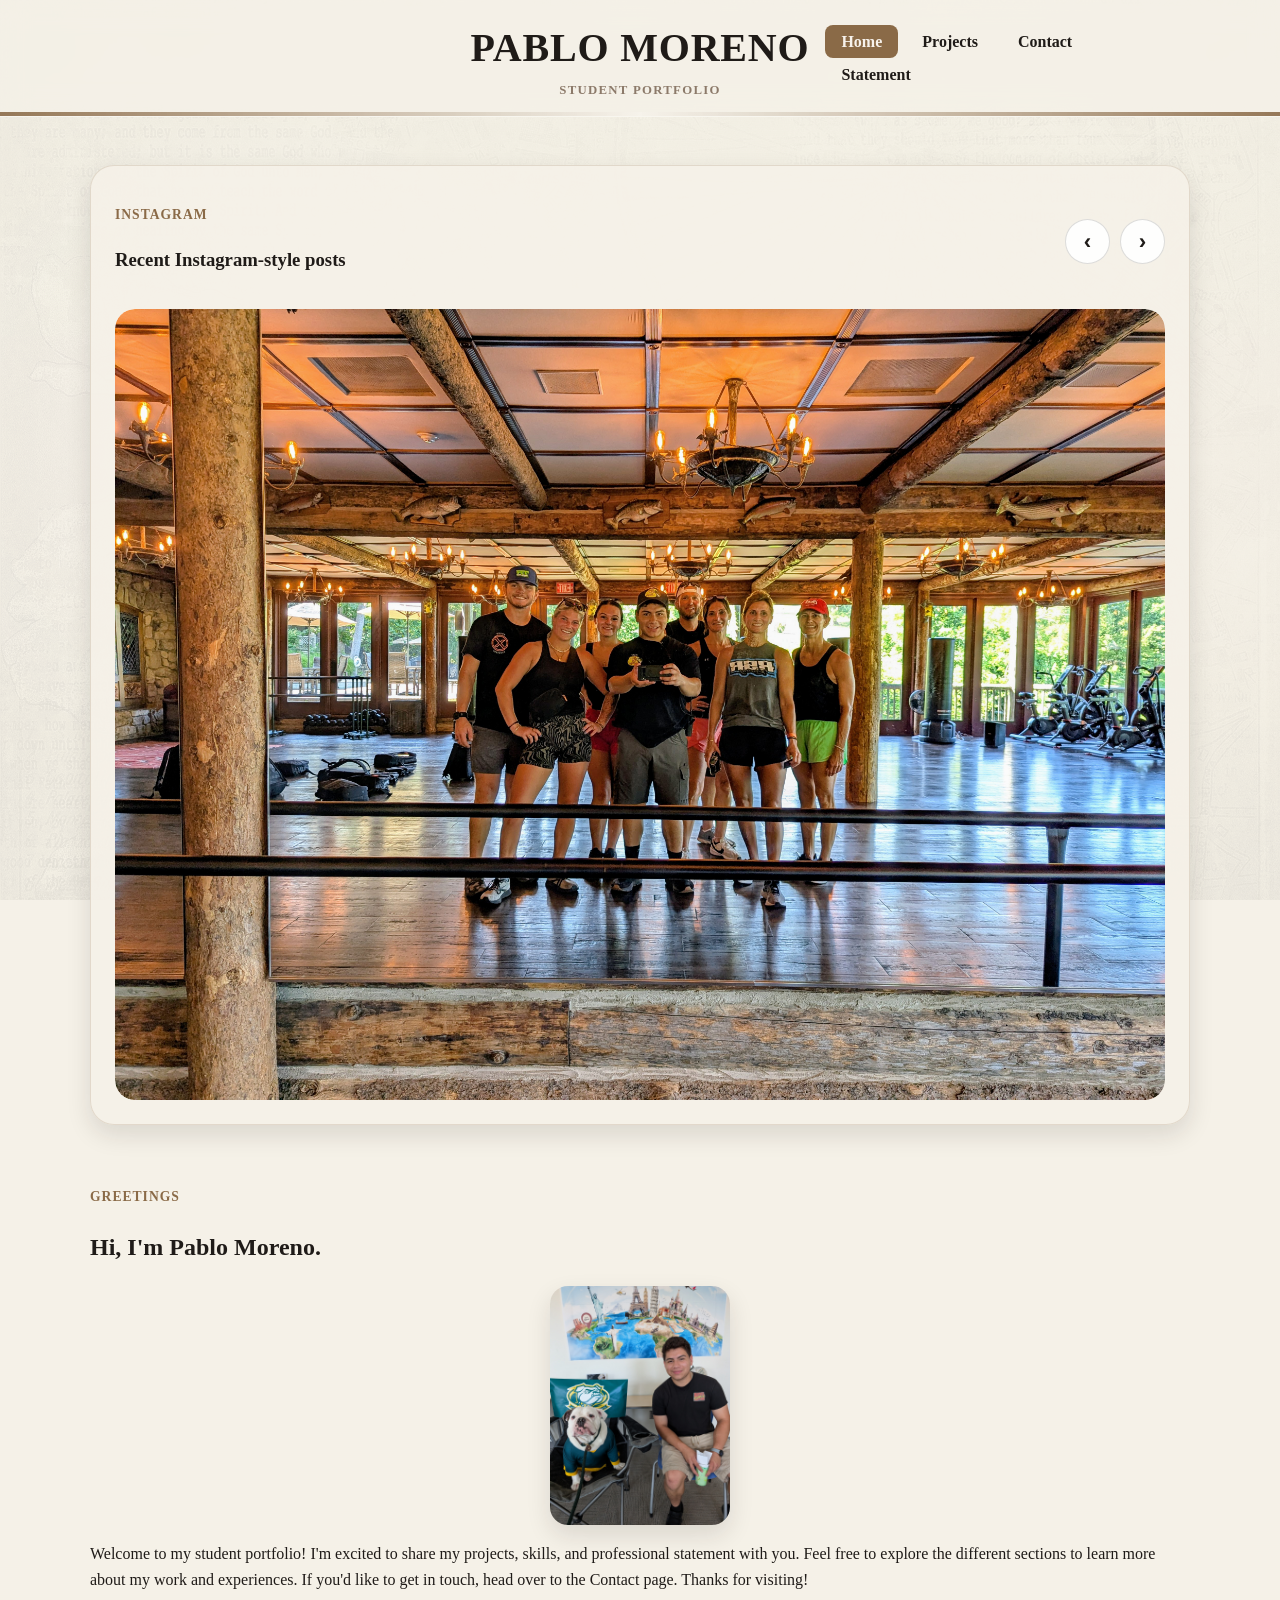
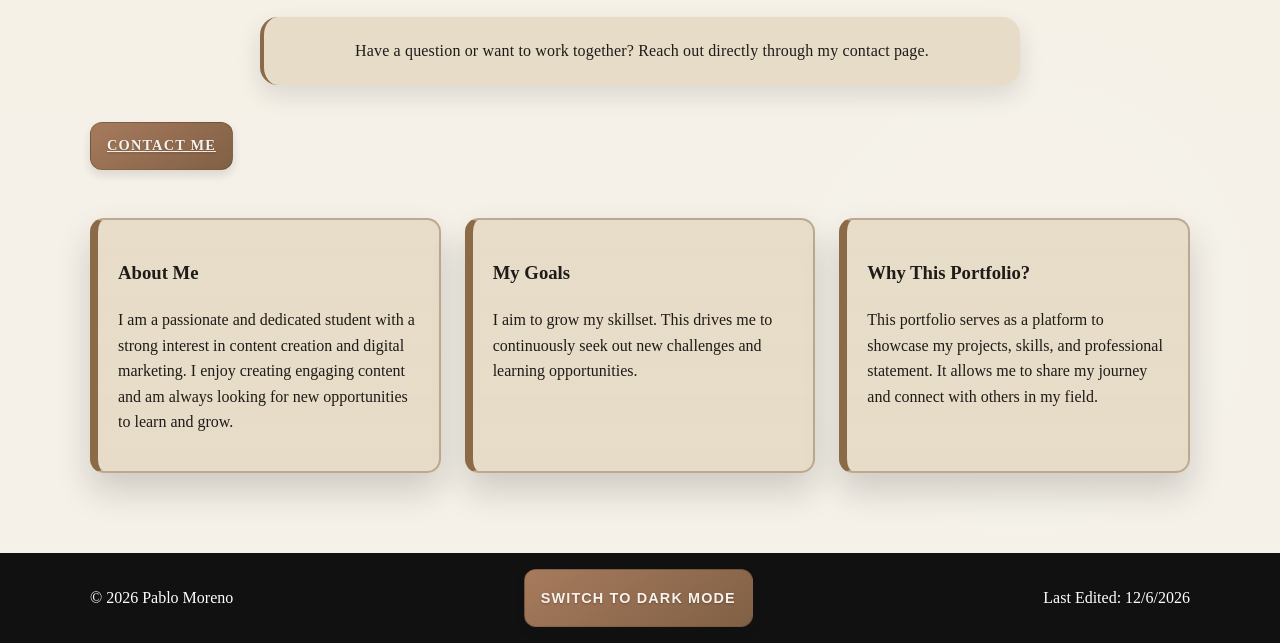
==== index.html @ 8d94ec1b "adding in instagram api" ====
<!DOCTYPE html>
<html lang="en">
<head>
  <meta charset="UTF-8">
  <meta name="viewport" content="width=device-width, initial-scale=1.0">
  <title>Pablo Moreno | Home</title>
  <link rel="stylesheet" href="style.css">
</head>
<body>

<header>
  <nav class="container nav">
    <div class="branding">
      <h1 class="logo">Pablo Moreno</h1>
      <p class="subtitle">Student Portfolio</p>
    </div>
    <ul class="nav-links">
      <li><a href="index.html">Home</a></li>
      <li><a href="projects.html">Projects</a></li>
      <li><a href="contact.html">Contact</a></li>
      <li><a href="statement.html">Statement</a></li>
    </ul>
  </nav>
</header>


  <main>
    <section class="hero container">
      <div class="instagram-carousel" aria-label="Instagram photo carousel">
        <div class="carousel-header">
          <div>
            <p class="tag">Instagram</p>
            <h3>Recent Instagram-style posts</h3>
          </div>
          <div class="carousel-controls">
            <button id="carousel-prev" type="button" aria-label="Previous image">‹</button>
            <button id="carousel-next" type="button" aria-label="Next image">›</button>
          </div>
        </div>
        <div class="carousel-track">
          <article class="carousel-slide active">
            <a href="https://www.instagram.com/more.no.o/" target="_blank" rel="noreferrer">
              <img src="images/project1.jpg" alt="Instagram-style photo 1">
            </a>
          </article>
          <article class="carousel-slide">
            <a href="https://www.instagram.com/more.no.o/" target="_blank" rel="noreferrer">
              <img src="images/project2.jpg" alt="Instagram-style photo 2">
            </a>
          </article>
          <article class="carousel-slide">
            <a href="https://www.instagram.com/more.no.o/" target="_blank" rel="noreferrer">
              <img src="images/project3.jpg" alt="Instagram-style photo 3">
            </a>
          </article>
        </div>
      </div>
      <div class="hero-text">
        <p class="tag">Greetings</p>
        <h2>Hi, I'm Pablo Moreno.</h2>
        <div class="hero-image">
          <img src="images/profile.jpg" alt="Pablo Moreno" class="profile-photo">
        </div>
        <p>
          Welcome to my student portfolio! I'm excited to share my projects, skills, and professional statement with you. 
          Feel free to explore the different sections to learn more about my work and experiences. If you'd like to get in touch, head over to the Contact page. 
          Thanks for visiting!
        </p>
        <p class="callout">
          Have a question or want to work together? Reach out directly through my contact page.
        </p>
        <a href="contact.html" class="button">Contact Me</a>
      </div>
    </section>

    <section class="container card-grid">
      <h2 class="visually-hidden">Highlights</h2>
      <article class="card">
        <h3>About Me</h3>
        <p>I am a passionate and dedicated student with a strong interest in content creation and digital marketing. I enjoy creating engaging content and am always looking for new opportunities to learn and grow.</p>
      </article>
      <article class="card">
        <h3>My Goals</h3>
        <p>I aim to grow my skillset. This drives me to continuously seek out new challenges and learning opportunities.</p>
      </article>
      <article class="card">
        <h3>Why This Portfolio?</h3>
        <p>This portfolio serves as a platform to showcase my projects, skills, and professional statement. It allows me to share my journey and connect with others in my field.</p>
      </article>
    </section>
  </main>


<footer>
  <div class="container footer-content">
    <p>&copy; <span id="year"></span> Pablo Moreno</p>
    <button id="theme-toggle" class="button toggle-button" type="button" aria-label="Toggle dark and light mode">Switch to Dark Mode</button>
    <p>Last Edited: <span id="last-edited"></span></p>
  </div>
</footer>

<script src="script.js"></script>

</body>
</html>
---- style.css ----
:root {
  --bg-color: #F5F1E8;
  --surface-color: #E6DCC8;
  --primary-color: #8A6A47;
  --text-color: #1F1B18;
  --muted-color: #8C7A6A;
  --border-color: #D7CAB8;
  --shadow: 0 10px 25px rgba(31, 27, 24, 0.12);
}

body.dark-mode {
  --bg-color: #1C1814;
  --surface-color: #2E2721;
  --primary-color: #AC8E72;
  --text-color: #F3EEE7;
  --muted-color: #8B7A6B;
  --border-color: #433B35;
  --shadow: 0 10px 25px rgba(0, 0, 0, 0.35);
}

* {
  box-sizing: border-box;
}

html {
  scroll-behavior: smooth;
}

body {
  margin: 0;
  font-family: 'Georgia', serif;
  background-color: var(--bg-color);
  background-image:
    radial-gradient(circle at 20% 20%, rgba(255, 255, 255, 0.18), transparent 18%),
    radial-gradient(circle at 80% 85%, rgba(255, 255, 255, 0.12), transparent 15%),
    linear-gradient(180deg, rgba(255, 255, 255, 0.05) 0%, transparent 50%, rgba(255, 255, 255, 0.04) 100%),
    repeating-linear-gradient(0deg, transparent 0, transparent 1px, rgba(31, 27, 24, 0.03) 1px, rgba(31, 27, 24, 0.03) 2px),
    repeating-linear-gradient(90deg, transparent 0, transparent 1px, rgba(31, 27, 24, 0.02) 1px, rgba(31, 27, 24, 0.02) 3px),
    repeating-radial-gradient(circle at 3px 3px, rgba(31, 27, 24, 0.01) 0, transparent 3px);
  background-blend-mode: normal, normal, overlay, overlay, overlay, overlay;
  color: var(--text-color);
  line-height: 1.6;
  min-height: 100vh;
  display: flex;
  flex-direction: column;
  transition: background-color 0.35s ease, color 0.35s ease, border-color 0.35s ease;
}

body::before {
  content: '';
  position: fixed;
  inset: 0;
  width: 100%;
  height: 100%;
  background-image: url('images/paper.jpg');
  background-size: cover;
  background-position: center center;
  background-repeat: no-repeat;
  opacity: 0.08;
  mix-blend-mode: multiply;
  pointer-events: none;
  z-index: -1;
}

body.dark-mode::before {
  opacity: 0.04;
  mix-blend-mode: screen;
}

main {
  flex: 1;
}

img {
  max-width: 100%;
  display: block;
  border-radius: 12px;
}

.container {
  width: min(1100px, 92%);
  margin: 0 auto;
}

header {
  background: rgba(245, 241, 232, 0.78);
  backdrop-filter: blur(14px);
  border-bottom: 1px solid rgba(255, 255, 255, 0.35);
  position: sticky;
  top: 0;
  z-index: 10;
}

header::after {
  content: "";
  display: block;
  width: 100%;
  height: 4px;
  background: linear-gradient(90deg, rgba(138, 106, 71, 0.9), rgba(255, 255, 255, 0.15), rgba(138, 106, 71, 0.9));
  position: absolute;
  bottom: 0;
  left: 0;
}

body.dark-mode header {
  background: rgba(28, 24, 20, 0.78);
  border-bottom: 1px solid rgba(255, 255, 255, 0.12);
}

body.dark-mode header::after {
  background: linear-gradient(90deg, rgba(172, 142, 114, 0.9), rgba(255, 255, 255, 0.08), rgba(172, 142, 114, 0.9));
}

.nav {
  display: grid;
  grid-template-columns: 1fr auto 1fr;
  align-items: center;
  gap: 1rem;
  padding: 1rem 0;
}

.branding {
  grid-column: 2;
  text-align: center;
}

.logo {
  margin: 0;
  font-family: 'Times New Roman', serif;
  font-size: 2.5rem;
  font-weight: bold;
  text-transform: uppercase;
  letter-spacing: 0.02em;
}

.subtitle {
  margin: 0;
  color: var(--muted-color);
  font-size: 0.8rem;
  font-weight: 900;
  text-transform: uppercase;
  letter-spacing: 0.1em;
}

.instagram-carousel {
  background: rgba(245, 241, 232, 0.9);
  border: 1px solid rgba(138, 106, 71, 0.18);
  border-radius: 24px;
  padding: 1.5rem;
  box-shadow: var(--shadow);
  margin-bottom: 1.5rem;
}

body.dark-mode .instagram-carousel {
  background: rgba(46, 39, 33, 0.92);
  border-color: rgba(172, 142, 114, 0.2);
}

.carousel-header {
  display: flex;
  align-items: center;
  justify-content: space-between;
  gap: 1rem;
  margin-bottom: 1rem;
}

.carousel-controls {
  display: flex;
  gap: 0.65rem;
}

.carousel-controls button {
  width: 2.8rem;
  height: 2.8rem;
  border: 1px solid rgba(31, 27, 24, 0.15);
  background: rgba(255, 255, 255, 0.9);
  color: var(--text-color);
  border-radius: 50%;
  cursor: pointer;
  font-size: 1.4rem;
  font-weight: 700;
  transition: transform 0.2s ease, background 0.2s ease;
}

.carousel-controls button:hover {
  transform: translateY(-1px);
  background: rgba(255, 255, 255, 1);
}

.carousel-track {
  position: relative;
  overflow: hidden;
  border-radius: 20px;
}

.carousel-slide {
  display: none;
  width: 100%;
}

.carousel-slide.active {
  display: block;
}

.carousel-slide img {
  width: 100%;
  display: block;
  border-radius: 20px;
  object-fit: cover;
}

.carousel-slide a {
  display: block;
}

.carousel-slide .caption {
  margin-top: 0.85rem;
  text-align: center;
  color: var(--muted-color);
  font-size: 0.95rem;
}

@media (max-width: 720px) {
  .carousel-header {
    flex-direction: column;
    align-items: flex-start;
  }
}

.nav-links {
  grid-column: 3;
  justify-self: end;
  display: flex;
  gap: 0.5rem;
  list-style: none;
  padding: 0;
  margin: 0;
  flex-wrap: wrap;
}

.nav-links a {
  text-decoration: none;
  color: var(--text-color);
  font-weight: bold;
  padding: 0.5rem 1rem;
  border-radius: 8px;
  transition: background 0.2s ease, color 0.2s ease;
}

.nav-links a.active,
.nav-links a:hover,
.text-link:hover {
  color: #F7F2EC;
  background: var(--primary-color);
}

.hero {
  display: grid;
  gap: 1.5rem;
  padding: 3rem 0;
}

.hero-image {
  display: flex;
  justify-content: center;
  margin-bottom: 1rem;
}

.hero-image img {
  box-shadow: var(--shadow);
}

.profile-photo {
  width: min(180px, 100%);
  border-radius: 18px;
  display: block;
}

.tag {
  text-transform: uppercase;
  letter-spacing: 1px;
  font-size: 0.85rem;
  color: var(--primary-color);
  font-weight: bold;
}

.button {
  display: inline-flex;
  align-items: center;
  justify-content: center;
  background: linear-gradient(145deg, #A77A5D 0%, #806044 100%);
  color: #F7F2EC;
  border: 1px solid rgba(31, 27, 24, 0.2);
  padding: 0.7rem 1rem;
  border-radius: 12px;
  cursor: pointer;
  font-size: 0.9rem;
  font-weight: 900;
  text-transform: uppercase;
  letter-spacing: 0.08em;
  text-shadow: 0 1px 2px rgba(0, 0, 0, 0.25);
  box-shadow: 0 5px 10px rgba(31, 27, 24, 0.12);
  transition: transform 0.2s ease, box-shadow 0.2s ease, filter 0.2s ease, color 0.2s ease;
  margin-top: 0.8rem;
}

.toggle-button {
  margin-top: 0;
  white-space: nowrap;
}

.button:hover {
  transform: translateY(-1px);
  box-shadow: 0 10px 18px rgba(31, 27, 24, 0.18);
  filter: brightness(1.05);
  color: #FFF6E4;
}


.page-header {
  position: relative;
  padding: 2.5rem 1.5rem 2rem;
  background: rgba(245, 241, 232, 0.82);
  backdrop-filter: blur(16px);
  border: 1px solid rgba(138, 106, 71, 0.18);
  border-radius: 24px;
  box-shadow: var(--shadow);
  max-width: 980px;
  margin: 0 auto 1.5rem;
}

.page-header::before {
  content: "";
  position: absolute;
  top: -1.4rem;
  left: 2rem;
  width: 8rem;
  height: 1.4rem;
  background: rgba(245, 241, 232, 0.92);
  border: 1px solid rgba(138, 106, 71, 0.18);
  border-bottom-left-radius: 0.85rem;
  border-bottom-right-radius: 0.85rem;
  box-shadow: var(--shadow);
}

.page-header h2,
.page-header .tag {
  text-shadow: 0 1px 2px rgba(31, 27, 24, 0.2);
}

.page-header .tag {
  font-size: 1.35rem;
  letter-spacing: 0.12em;
  font-weight: 900;
  margin-bottom: 0.8rem;
}

.page-header h2 {
  margin: 0;
  font-size: 1.6rem;
  line-height: 1.2;
}

.callout {
  background: var(--surface-color);
  border-left: 4px solid var(--primary-color);
  border-radius: 18px;
  padding: 1.25rem 1.4rem;
  box-shadow: var(--shadow);
  max-width: 760px;
  margin: 1.5rem auto;
  text-align: center;
  line-height: 1.8;
  letter-spacing: 0.01em;
}

.poster-section {
  padding: 2.5rem 0 1rem;
}

.poster {
  position: relative;
  background: var(--surface-color);
  border: 2px dashed var(--border-color);
  border-radius: 28px;
  padding: 2rem;
  box-shadow: var(--shadow);
  overflow: hidden;
}

.poster::before {
  content: "";
  position: absolute;
  left: 50%;
  top: 0;
  width: 82%;
  height: 2.2rem;
  background: var(--bg-color);
  transform: translateX(-50%);
  border-radius: 0 0 50% 50%;
}

.poster::after {
  content: "";
  position: absolute;
  right: 1.2rem;
  bottom: 1.2rem;
  width: 3rem;
  height: 3rem;
  background: var(--bg-color);
  border-radius: 50%;
  box-shadow: 0 0 0 0.45rem var(--surface-color);
}

.poster-heading {
  display: grid;
  gap: 0.5rem;
  text-align: center;
  margin-bottom: 1.5rem;
}

.poster-label {
  display: inline-block;
  padding: 0.4rem 0.8rem;
  background: rgba(138, 106, 71, 0.12);
  color: var(--primary-color);
  border-radius: 999px;
  font-size: 0.8rem;
  letter-spacing: 0.08em;
  text-transform: uppercase;
  font-weight: 900;
}

.poster-copy p {
  margin: 0 0 1rem;
}

.poster-details {
  list-style: none;
  padding-left: 0;
  margin: 1.5rem 0 0;
  display: grid;
  gap: 0.8rem;
}

.poster-details li {
  padding: 0.85rem 1rem;
  background: rgba(138, 106, 71, 0.08);
  border-radius: 14px;
  border: 1px solid rgba(138, 106, 71, 0.15);
}

.poster-notice {
  margin-top: 1.8rem;
  padding: 1.2rem 1.25rem;
  background: rgba(154, 128, 101, 0.08);
  border-radius: 16px;
  border: 1px solid rgba(138, 106, 71, 0.12);
}

.poster-notice p {
  margin: 0 0 1rem;
}

.card-grid,
.project-grid,
.contact-layout {
  display: grid;
  gap: 1.5rem;
}

.card-grid {
  grid-template-columns: repeat(3, 1fr);
  padding-bottom: 3rem;
}

.project-grid {
  grid-template-columns: repeat(auto-fit, minmax(250px, 1fr));
  padding-bottom: 3rem;
}

.contact-layout {
  grid-template-columns: repeat(2, 1fr);
  margin-bottom: 1.5rem;
}

.card,
.project-card {
  background: linear-gradient(180deg, rgba(230, 220, 200, 0.98), var(--surface-color));
  border: 2px solid rgba(138, 106, 71, 0.45);
  border-left: 8px solid var(--primary-color);
  border-radius: 14px;
  padding: 1.25rem;
  box-shadow: 0 18px 34px rgba(31, 27, 24, 0.18);
}

.project-card {
  padding: 0;
  overflow: hidden;
  box-shadow: 0 20px 38px rgba(31, 27, 24, 0.24);
  transition: transform 0.25s ease, box-shadow 0.25s ease, border-color 0.25s ease, background 0.25s ease;
}

.project-card:hover {
  transform: translateY(-5px);
  box-shadow: 0 24px 48px rgba(31, 27, 24, 0.28);
  border-color: rgba(138, 106, 71, 0.65);
}

.project-card img {
  border: 1px solid rgba(255, 255, 255, 0.65);
}

.project-text {
  padding: 1rem;
}

body.dark-mode .project-card {
  background: #2d241f;
  border-color: rgba(255, 255, 255, 0.12);
  box-shadow: 0 20px 44px rgba(0, 0, 0, 0.42);
}

body.dark-mode .project-card img {
  border: 1px solid rgba(255, 255, 255, 0.18);
}

body.dark-mode .card {
  background: #2d241f;
  border-color: rgba(255, 255, 255, 0.12);
  border-left-color: rgba(172, 142, 114, 0.9);
  box-shadow: 0 20px 44px rgba(0, 0, 0, 0.42);
}

body.dark-mode .page-header {
  background: rgba(32, 28, 24, 0.95);
  border-color: rgba(255, 255, 255, 0.08);
}

body.dark-mode .page-header::before {
  background: #2e2721;
  border-color: rgba(255, 255, 255, 0.08);
}

body.dark-mode .callout {
  background: #332d28;
  border-left-color: var(--primary-color);
}

.text-link {
  text-decoration: none;
  font-weight: bold;
  color: var(--text-color);
}

.social-link {
  display: inline-flex;
  align-items: center;
  gap: 0.45rem;
}

.social-icon {
  display: inline-flex;
  align-items: center;
  justify-content: center;
  width: 1.5rem;
  height: 1.5rem;
  border-radius: 50%;
  background: rgba(255, 255, 255, 0.1);
  color: var(--text-color);
}

body.dark-mode .social-icon {
  background: rgba(255, 255, 255, 0.12);
}

.visually-hidden {
  position: absolute;
  width: 1px;
  height: 1px;
  padding: 0;
  margin: -1px;
  overflow: hidden;
  clip: rect(0, 0, 0, 0);
  white-space: nowrap;
  border: 0;
}

.skills-list {
  padding-left: 1.2rem;
}

.contact-form {
  display: grid;
  gap: 0.75rem;
}

input,
textarea {
  width: 100%;
  padding: 0.9rem;
  border: 1px solid var(--border-color);
  border-radius: 10px;
  font: inherit;
  background: var(--surface-color);
  color: var(--text-color);
}

footer {
  background: #111111;
  color: white;
  margin-top: 2rem;
  transition: background-color 0.35s ease, color 0.35s ease;
}

.footer-content {
  display: flex;
  justify-content: space-between;
  gap: 1rem;
  padding: 1rem 0;
  flex-wrap: wrap;
}

header,
.page-header,
.card,
.project-card,
.callout,
input,
textarea {
  transition: background-color 0.35s ease, border-color 0.35s ease, color 0.35s ease, box-shadow 0.35s ease;
}

.statement-list {
  padding-left: 1.2rem;
}

.statement-list li {
  margin-bottom: 0.5rem;
}


@media (max-width: 800px) {
  .hero,
  .card-grid,
  .contact-layout {
    grid-template-columns: 1fr;
  }

  .nav {
    display: flex;
    flex-direction: column;
    align-items: center;
  }

  .branding {
    order: -1;
  }

  .nav-links {
    justify-content: center;
  }

  .button {
    width: 100%;
    max-width: 260px;
    justify-content: center;
  }
}
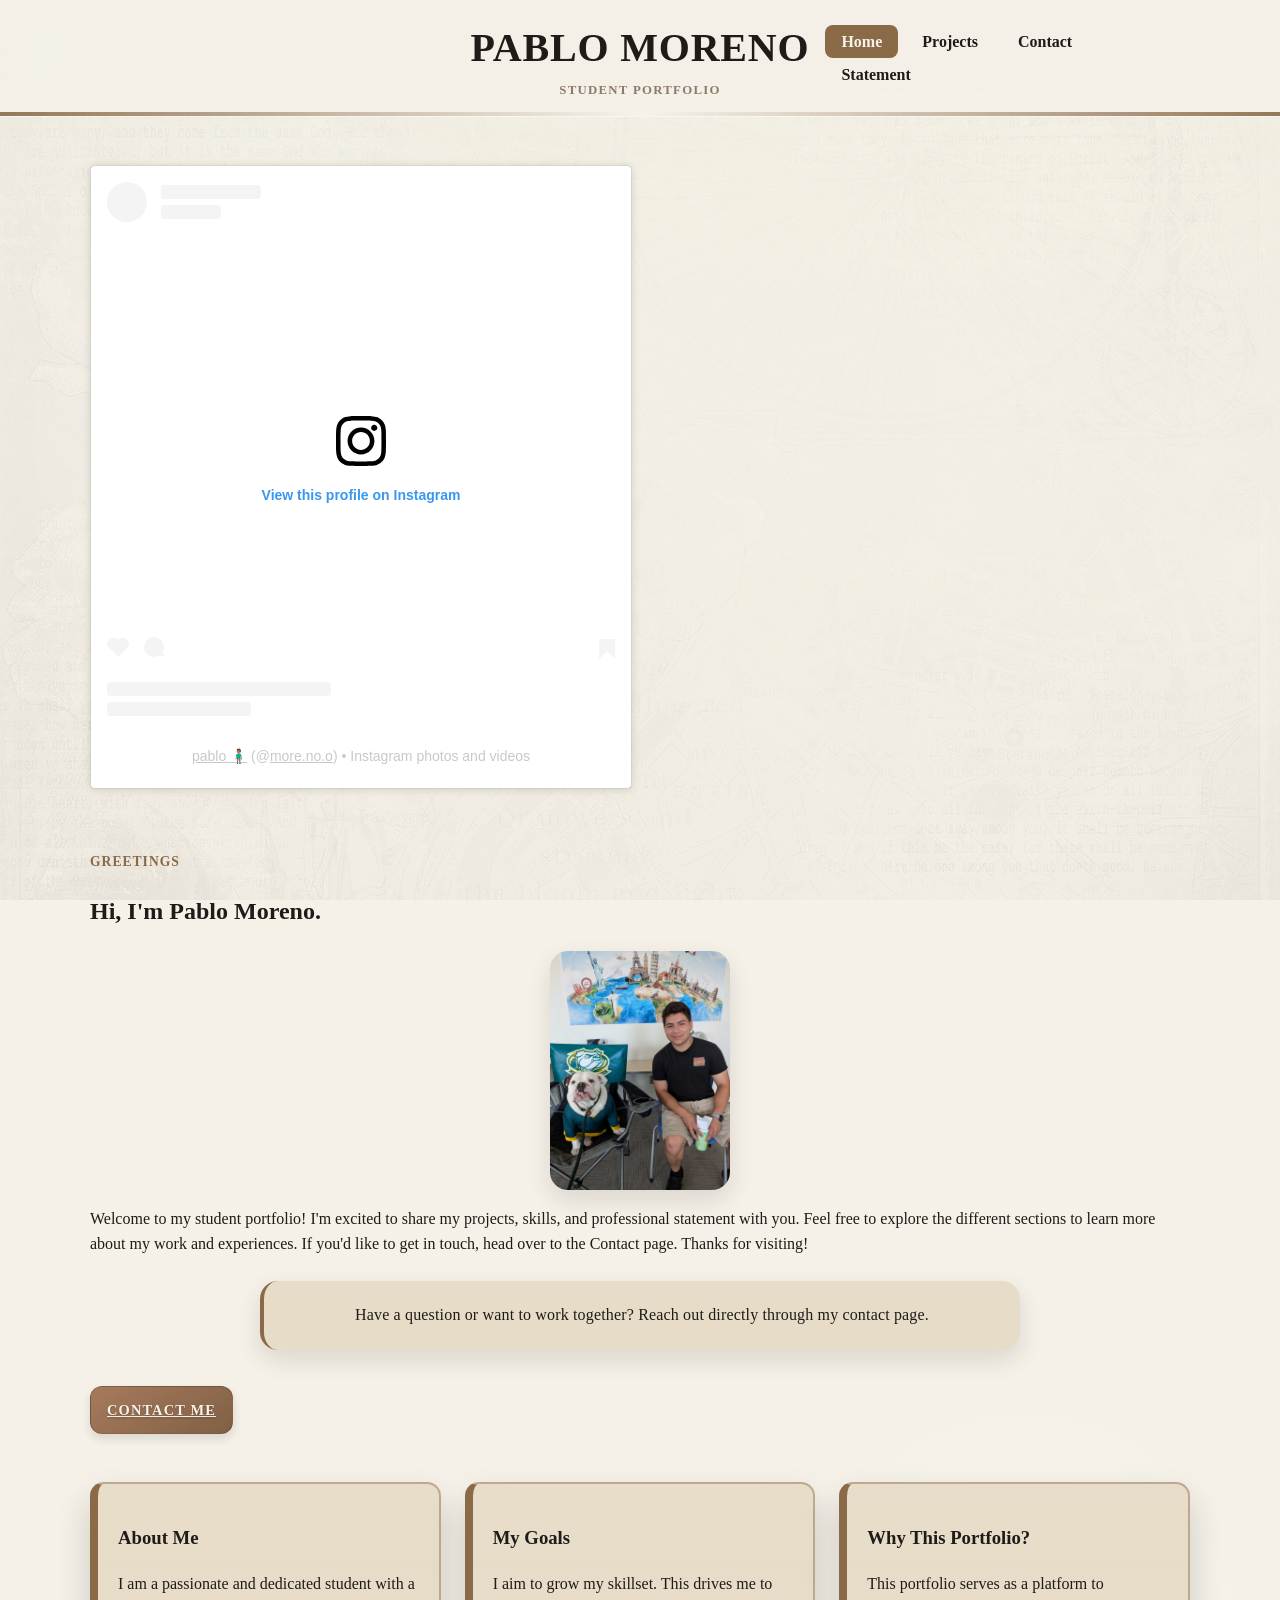
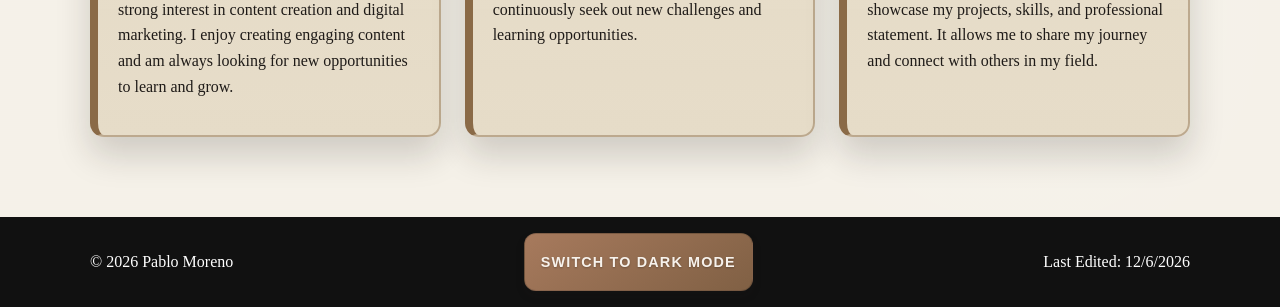
==== commit 75a199fc: "pt.2" ====
--- a/index.html
+++ b/index.html
@@ -26,34 +26,26 @@
 
   <main>
     <section class="hero container">
-      <div class="instagram-carousel" aria-label="Instagram photo carousel">
-        <div class="carousel-header">
-          <div>
-            <p class="tag">Instagram</p>
-            <h3>Recent Instagram-style posts</h3>
-          </div>
-          <div class="carousel-controls">
-            <button id="carousel-prev" type="button" aria-label="Previous image">‹</button>
-            <button id="carousel-next" type="button" aria-label="Next image">›</button>
-          </div>
-        </div>
-        <div class="carousel-track">
-          <article class="carousel-slide active">
-            <a href="https://www.instagram.com/more.no.o/" target="_blank" rel="noreferrer">
-              <img src="images/project1.jpg" alt="Instagram-style photo 1">
+      <div class="instagram-embed" aria-label="Instagram profile embed">
+        <blockquote class="instagram-media" data-instgrm-permalink="https://www.instagram.com/more.no.o/?utm_source=ig_embed&amp;utm_campaign=loading" data-instgrm-version="14" style=" background:#FFF; border:0; border-radius:3px; box-shadow:0 0 1px 0 rgba(0,0,0,0.5),0 1px 10px 0 rgba(0,0,0,0.15); margin: 1px; max-width:540px; min-width:326px; padding:0; width:99.375%; width:-webkit-calc(100% - 2px); width:calc(100% - 2px);">
+          <div style="padding:16px;">
+            <a href="https://www.instagram.com/more.no.o/?utm_source=ig_embed&amp;utm_campaign=loading" style=" background:#FFFFFF; line-height:0; padding:0 0; text-align:center; text-decoration:none; width:100%;" target="_blank">
+              <div style=" display: flex; flex-direction: row; align-items: center;">
+                <div style="background-color: #F4F4F4; border-radius: 50%; flex-grow: 0; height: 40px; margin-right: 14px; width: 40px;"></div>
+                <div style="display: flex; flex-direction: column; flex-grow: 1; justify-content: center;">
+                  <div style=" background-color: #F4F4F4; border-radius: 4px; flex-grow: 0; height: 14px; margin-bottom: 6px; width: 100px;"></div>
+                  <div style=" background-color: #F4F4F4; border-radius: 4px; flex-grow: 0; height: 14px; width: 60px;"></div>
+                </div>
+              </div>
+              <div style="padding: 19% 0;"></div>
+              <div style="display:block; height:50px; margin:0 auto 12px; width:50px;"><svg width="50px" height="50px" viewBox="0 0 60 60" version="1.1" xmlns="https://www.w3.org/2000/svg" xmlns:xlink="https://www.w3.org/1999/xlink"><g stroke="none" stroke-width="1" fill="none" fill-rule="evenodd"><g transform="translate(-511.000000, -20.000000)" fill="#000000"><g><path d="M556.869,30.41 C554.814,30.41 553.148,32.076 553.148,34.131 C553.148,36.186 554.814,37.852 556.869,37.852 C558.924,37.852 560.59,36.186 560.59,34.131 C560.59,32.076 558.924,30.41 556.869,30.41 M541,60.657 C535.114,60.657 530.342,55.887 530.342,50 C530.342,44.114 535.114,39.342 541,39.342 C546.887,39.342 551.658,44.114 551.658,50 C551.658,55.887 546.887,60.657 541,60.657 M541,33.886 C532.1,33.886 524.886,41.1 524.886,50 C524.886,58.899 532.1,66.113 541,66.113 C549.9,66.113 557.115,58.899 557.115,50 C557.115,41.1 549.9,33.886 541,33.886 M565.378,62.101 C565.244,65.022 564.756,66.606 564.346,67.663 C563.803,69.06 563.154,70.057 562.106,71.106 C561.058,72.155 560.06,72.803 558.662,73.347 C557.607,73.757 556.021,74.244 553.102,74.378 C549.944,74.521 548.997,74.552 541,74.552 C533.003,74.552 532.056,74.521 528.898,74.378 C525.979,74.244 524.393,73.757 523.338,73.347 C521.94,72.803 520.942,72.155 519.894,71.106 C518.846,70.057 518.197,69.06 517.654,67.663 C517.244,66.606 516.755,65.022 516.623,62.101 C516.479,58.943 516.448,57.996 516.448,50 C516.448,42.003 516.479,41.056 516.623,37.899 C516.755,34.978 517.244,33.391 517.654,32.338 C518.197,30.938 518.846,29.942 519.894,28.894 C520.942,27.846 521.94,27.196 523.338,26.654 C524.393,26.244 525.979,25.756 528.898,25.623 C532.057,25.479 533.004,25.448 541,25.448 C548.997,25.448 549.943,25.479 553.102,25.623 C556.021,25.756 557.607,26.244 558.662,26.654 C560.06,27.196 561.058,27.846 562.106,28.894 C563.154,29.942 563.803,30.938 564.346,32.338 C564.756,33.391 565.244,34.978 565.378,37.899 C565.522,41.056 565.552,42.003 565.552,50 C565.552,57.996 565.522,58.943 565.378,62.101 M570.82,37.631 C570.674,34.438 570.167,32.258 569.425,30.349 C568.659,28.377 567.633,26.702 565.965,25.035 C564.297,23.368 562.623,22.342 560.652,21.575 C558.743,20.834 556.562,20.326 553.369,20.18 C550.169,20.033 549.148,20 541,20 C532.853,20 531.831,20.033 528.631,20.18 C525.438,20.326 523.257,20.834 521.349,21.575 C519.376,22.342 517.703,23.368 516.035,25.035 C514.368,26.702 513.342,28.377 512.574,30.349 C511.834,32.258 511.326,34.438 511.181,37.631 C511.035,40.831 511,41.851 511,50 C511,58.147 511.035,59.17 511.181,62.369 C511.326,65.562 511.834,67.743 512.574,69.651 C513.342,71.625 514.368,73.296 516.035,74.965 C517.703,76.634 519.376,77.658 521.349,78.425 C523.257,79.167 525.438,79.673 528.631,79.82 C531.831,79.965 532.853,80.001 541,80.001 C549.148,80.001 550.169,79.965 553.369,79.82 C556.562,79.673 558.743,79.167 560.652,78.425 C562.623,77.658 564.297,76.634 565.965,74.965 C567.633,73.296 568.659,71.625 569.425,69.651 C570.167,67.743 570.674,65.562 570.82,62.369 C570.966,59.17 571,58.147 571,50 C571,41.851 570.966,40.831 570.82,37.631"></path></g></g></g></svg></div>
+              <div style="padding-top: 8px;"> <div style=" color:#3897f0; font-family:Arial,sans-serif; font-size:14px; font-style:normal; font-weight:550; line-height:18px;">View this profile on Instagram</div></div>
+              <div style="padding: 12.5% 0;"></div>
+              <div style="display: flex; flex-direction: row; margin-bottom: 14px; align-items: center;"><div> <div style="background-color: #F4F4F4; border-radius: 50%; height: 12.5px; width: 12.5px; transform: translateX(0px) translateY(7px);"></div> <div style="background-color: #F4F4F4; height: 12.5px; transform: rotate(-45deg) translateX(3px) translateY(1px); width: 12.5px; flex-grow: 0; margin-right: 14px; margin-left: 2px;"></div> <div style="background-color: #F4F4F4; border-radius: 50%; height: 12.5px; width: 12.5px; transform: translateX(9px) translateY(-18px);"></div></div> <div style="margin-left: 8px;"> <div style=" background-color: #F4F4F4; border-radius: 50%; flex-grow: 0; height: 20px; width: 20px;"></div> <div style=" width: 0; height: 0; border-top: 2px solid transparent; border-left: 6px solid #f4f4f4; border-bottom: 2px solid transparent; transform: translateX(16px) translateY(-4px) rotate(30deg)"></div></div> <div style="margin-left: auto;"> <div style=" width: 0px; border-top: 8px solid #F4F4F4; border-right: 8px solid transparent; transform: translateY(16px);"></div> <div style=" background-color: #F4F4F4; flex-grow: 0; height: 12px; width: 16px; transform: translateY(-4px);"></div> <div style=" width: 0; height: 0; border-top: 8px solid #F4F4F4; border-left: 8px solid transparent; transform: translateY(-4px) translateX(8px);"></div></div></div> <div style="display: flex; flex-direction: column; flex-grow: 1; justify-content: center; margin-bottom: 24px;"> <div style=" background-color: #F4F4F4; border-radius: 4px; flex-grow: 0; height: 14px; margin-bottom: 6px; width: 224px;"></div> <div style=" background-color: #F4F4F4; border-radius: 4px; flex-grow: 0; height: 14px; width: 144px;"></div></div>
             </a>
-          </article>
-          <article class="carousel-slide">
-            <a href="https://www.instagram.com/more.no.o/" target="_blank" rel="noreferrer">
-              <img src="images/project2.jpg" alt="Instagram-style photo 2">
-            </a>
-          </article>
-          <article class="carousel-slide">
-            <a href="https://www.instagram.com/more.no.o/" target="_blank" rel="noreferrer">
-              <img src="images/project3.jpg" alt="Instagram-style photo 3">
-            </a>
-          </article>
-        </div>
+            <p style=" color:#c9c8cd; font-family:Arial,sans-serif; font-size:14px; line-height:17px; margin-bottom:0; margin-top:8px; overflow:hidden; padding:8px 0 7px; text-align:center; text-overflow:ellipsis; white-space:nowrap;"><a href="https://www.instagram.com/more.no.o/?utm_source=ig_embed&amp;utm_campaign=loading" style=" color:#c9c8cd; font-family:Arial,sans-serif; font-size:14px; font-style:normal; font-weight:normal; line-height:17px;" target="_blank">pablo 🧍🏽‍♂️</a> (@<a href="https://www.instagram.com/more.no.o/?utm_source=ig_embed&amp;utm_campaign=loading" style=" color:#c9c8cd; font-family:Arial,sans-serif; font-size:14px; font-style:normal; font-weight:normal; line-height:17px;" target="_blank">more.no.o</a>) • Instagram photos and videos</p>
+        </blockquote>
+        <script async src="https://www.instagram.com/embed.js"></script>
       </div>
       <div class="hero-text">
         <p class="tag">Greetings</p>
--- a/style.css
+++ b/style.css
@@ -142,89 +142,15 @@
   letter-spacing: 0.1em;
 }
 
-.instagram-carousel {
-  background: rgba(245, 241, 232, 0.9);
-  border: 1px solid rgba(138, 106, 71, 0.18);
-  border-radius: 24px;
-  padding: 1.5rem;
-  box-shadow: var(--shadow);
+
+
+.instagram-embed {
   margin-bottom: 1.5rem;
 }
 
-body.dark-mode .instagram-carousel {
-  background: rgba(46, 39, 33, 0.92);
-  border-color: rgba(172, 142, 114, 0.2);
-}
-
-.carousel-header {
-  display: flex;
-  align-items: center;
-  justify-content: space-between;
-  gap: 1rem;
-  margin-bottom: 1rem;
-}
-
-.carousel-controls {
-  display: flex;
-  gap: 0.65rem;
-}
-
-.carousel-controls button {
-  width: 2.8rem;
-  height: 2.8rem;
-  border: 1px solid rgba(31, 27, 24, 0.15);
-  background: rgba(255, 255, 255, 0.9);
-  color: var(--text-color);
-  border-radius: 50%;
-  cursor: pointer;
-  font-size: 1.4rem;
-  font-weight: 700;
-  transition: transform 0.2s ease, background 0.2s ease;
-}
-
-.carousel-controls button:hover {
-  transform: translateY(-1px);
-  background: rgba(255, 255, 255, 1);
-}
-
-.carousel-track {
-  position: relative;
-  overflow: hidden;
-  border-radius: 20px;
-}
-
-.carousel-slide {
-  display: none;
-  width: 100%;
-}
-
-.carousel-slide.active {
-  display: block;
-}
-
-.carousel-slide img {
-  width: 100%;
-  display: block;
-  border-radius: 20px;
-  object-fit: cover;
-}
-
-.carousel-slide a {
-  display: block;
-}
-
-.carousel-slide .caption {
-  margin-top: 0.85rem;
-  text-align: center;
-  color: var(--muted-color);
-  font-size: 0.95rem;
-}
-
-@media (max-width: 720px) {
-  .carousel-header {
-    flex-direction: column;
-    align-items: flex-start;
-  }
+.instagram-embed blockquote.instagram-media {
+  width: 100% !important;
+  margin: 0 auto;
 }
 
 .nav-links {
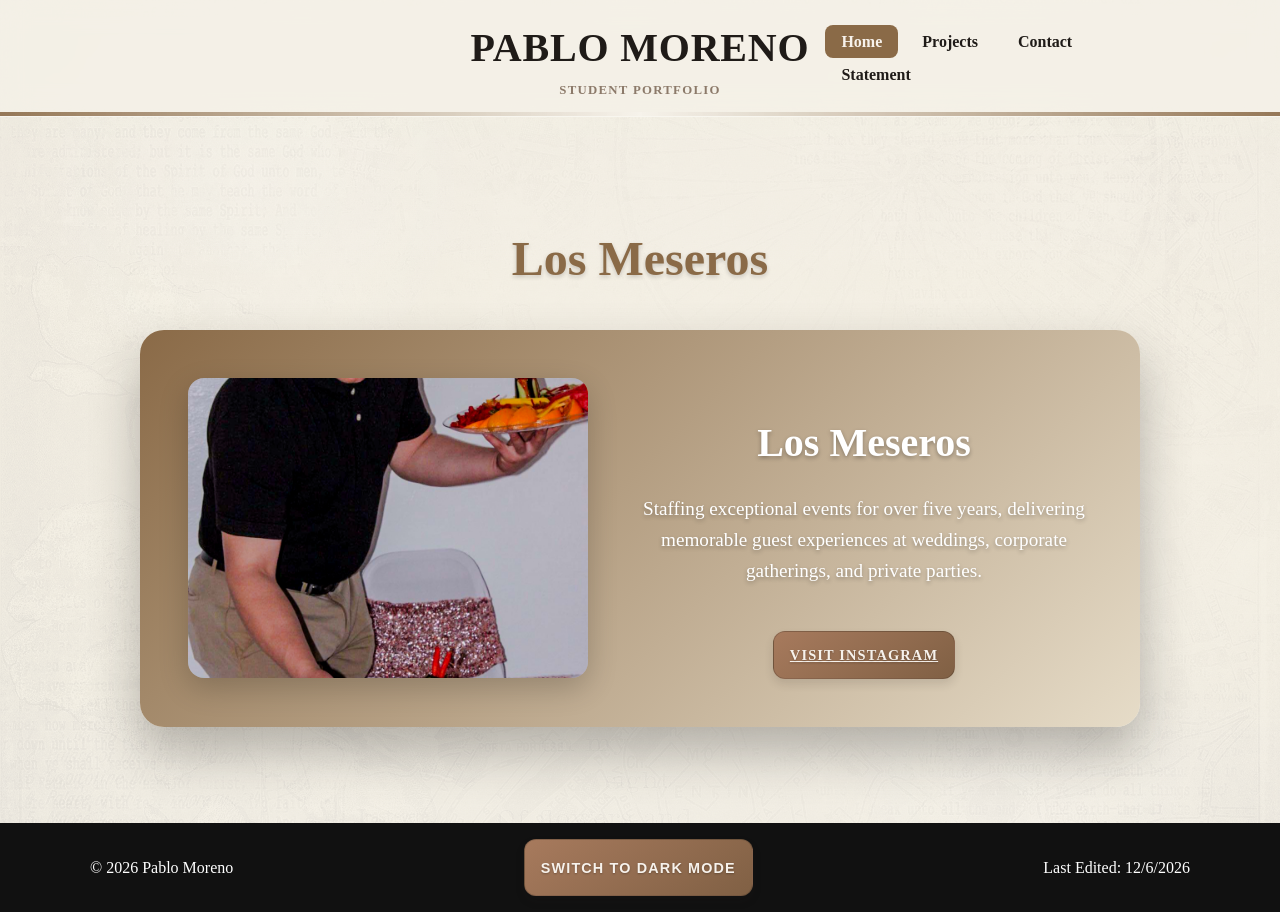
==== commit 4de3026c: "Refactor code structure for improved readability and maintainability" ====
--- a/index.html
+++ b/index.html
@@ -25,60 +25,18 @@
 
 
   <main>
-    <section class="hero container">
-      <div class="instagram-embed" aria-label="Instagram profile embed">
-        <blockquote class="instagram-media" data-instgrm-permalink="https://www.instagram.com/more.no.o/?utm_source=ig_embed&amp;utm_campaign=loading" data-instgrm-version="14" style=" background:#FFF; border:0; border-radius:3px; box-shadow:0 0 1px 0 rgba(0,0,0,0.5),0 1px 10px 0 rgba(0,0,0,0.15); margin: 1px; max-width:540px; min-width:326px; padding:0; width:99.375%; width:-webkit-calc(100% - 2px); width:calc(100% - 2px);">
-          <div style="padding:16px;">
-            <a href="https://www.instagram.com/more.no.o/?utm_source=ig_embed&amp;utm_campaign=loading" style=" background:#FFFFFF; line-height:0; padding:0 0; text-align:center; text-decoration:none; width:100%;" target="_blank">
-              <div style=" display: flex; flex-direction: row; align-items: center;">
-                <div style="background-color: #F4F4F4; border-radius: 50%; flex-grow: 0; height: 40px; margin-right: 14px; width: 40px;"></div>
-                <div style="display: flex; flex-direction: column; flex-grow: 1; justify-content: center;">
-                  <div style=" background-color: #F4F4F4; border-radius: 4px; flex-grow: 0; height: 14px; margin-bottom: 6px; width: 100px;"></div>
-                  <div style=" background-color: #F4F4F4; border-radius: 4px; flex-grow: 0; height: 14px; width: 60px;"></div>
-                </div>
-              </div>
-              <div style="padding: 19% 0;"></div>
-              <div style="display:block; height:50px; margin:0 auto 12px; width:50px;"><svg width="50px" height="50px" viewBox="0 0 60 60" version="1.1" xmlns="https://www.w3.org/2000/svg" xmlns:xlink="https://www.w3.org/1999/xlink"><g stroke="none" stroke-width="1" fill="none" fill-rule="evenodd"><g transform="translate(-511.000000, -20.000000)" fill="#000000"><g><path d="M556.869,30.41 C554.814,30.41 553.148,32.076 553.148,34.131 C553.148,36.186 554.814,37.852 556.869,37.852 C558.924,37.852 560.59,36.186 560.59,34.131 C560.59,32.076 558.924,30.41 556.869,30.41 M541,60.657 C535.114,60.657 530.342,55.887 530.342,50 C530.342,44.114 535.114,39.342 541,39.342 C546.887,39.342 551.658,44.114 551.658,50 C551.658,55.887 546.887,60.657 541,60.657 M541,33.886 C532.1,33.886 524.886,41.1 524.886,50 C524.886,58.899 532.1,66.113 541,66.113 C549.9,66.113 557.115,58.899 557.115,50 C557.115,41.1 549.9,33.886 541,33.886 M565.378,62.101 C565.244,65.022 564.756,66.606 564.346,67.663 C563.803,69.06 563.154,70.057 562.106,71.106 C561.058,72.155 560.06,72.803 558.662,73.347 C557.607,73.757 556.021,74.244 553.102,74.378 C549.944,74.521 548.997,74.552 541,74.552 C533.003,74.552 532.056,74.521 528.898,74.378 C525.979,74.244 524.393,73.757 523.338,73.347 C521.94,72.803 520.942,72.155 519.894,71.106 C518.846,70.057 518.197,69.06 517.654,67.663 C517.244,66.606 516.755,65.022 516.623,62.101 C516.479,58.943 516.448,57.996 516.448,50 C516.448,42.003 516.479,41.056 516.623,37.899 C516.755,34.978 517.244,33.391 517.654,32.338 C518.197,30.938 518.846,29.942 519.894,28.894 C520.942,27.846 521.94,27.196 523.338,26.654 C524.393,26.244 525.979,25.756 528.898,25.623 C532.057,25.479 533.004,25.448 541,25.448 C548.997,25.448 549.943,25.479 553.102,25.623 C556.021,25.756 557.607,26.244 558.662,26.654 C560.06,27.196 561.058,27.846 562.106,28.894 C563.154,29.942 563.803,30.938 564.346,32.338 C564.756,33.391 565.244,34.978 565.378,37.899 C565.522,41.056 565.552,42.003 565.552,50 C565.552,57.996 565.522,58.943 565.378,62.101 M570.82,37.631 C570.674,34.438 570.167,32.258 569.425,30.349 C568.659,28.377 567.633,26.702 565.965,25.035 C564.297,23.368 562.623,22.342 560.652,21.575 C558.743,20.834 556.562,20.326 553.369,20.18 C550.169,20.033 549.148,20 541,20 C532.853,20 531.831,20.033 528.631,20.18 C525.438,20.326 523.257,20.834 521.349,21.575 C519.376,22.342 517.703,23.368 516.035,25.035 C514.368,26.702 513.342,28.377 512.574,30.349 C511.834,32.258 511.326,34.438 511.181,37.631 C511.035,40.831 511,41.851 511,50 C511,58.147 511.035,59.17 511.181,62.369 C511.326,65.562 511.834,67.743 512.574,69.651 C513.342,71.625 514.368,73.296 516.035,74.965 C517.703,76.634 519.376,77.658 521.349,78.425 C523.257,79.167 525.438,79.673 528.631,79.82 C531.831,79.965 532.853,80.001 541,80.001 C549.148,80.001 550.169,79.965 553.369,79.82 C556.562,79.673 558.743,79.167 560.652,78.425 C562.623,77.658 564.297,76.634 565.965,74.965 C567.633,73.296 568.659,71.625 569.425,69.651 C570.167,67.743 570.674,65.562 570.82,62.369 C570.966,59.17 571,58.147 571,50 C571,41.851 570.966,40.831 570.82,37.631"></path></g></g></g></svg></div>
-              <div style="padding-top: 8px;"> <div style=" color:#3897f0; font-family:Arial,sans-serif; font-size:14px; font-style:normal; font-weight:550; line-height:18px;">View this profile on Instagram</div></div>
-              <div style="padding: 12.5% 0;"></div>
-              <div style="display: flex; flex-direction: row; margin-bottom: 14px; align-items: center;"><div> <div style="background-color: #F4F4F4; border-radius: 50%; height: 12.5px; width: 12.5px; transform: translateX(0px) translateY(7px);"></div> <div style="background-color: #F4F4F4; height: 12.5px; transform: rotate(-45deg) translateX(3px) translateY(1px); width: 12.5px; flex-grow: 0; margin-right: 14px; margin-left: 2px;"></div> <div style="background-color: #F4F4F4; border-radius: 50%; height: 12.5px; width: 12.5px; transform: translateX(9px) translateY(-18px);"></div></div> <div style="margin-left: 8px;"> <div style=" background-color: #F4F4F4; border-radius: 50%; flex-grow: 0; height: 20px; width: 20px;"></div> <div style=" width: 0; height: 0; border-top: 2px solid transparent; border-left: 6px solid #f4f4f4; border-bottom: 2px solid transparent; transform: translateX(16px) translateY(-4px) rotate(30deg)"></div></div> <div style="margin-left: auto;"> <div style=" width: 0px; border-top: 8px solid #F4F4F4; border-right: 8px solid transparent; transform: translateY(16px);"></div> <div style=" background-color: #F4F4F4; flex-grow: 0; height: 12px; width: 16px; transform: translateY(-4px);"></div> <div style=" width: 0; height: 0; border-top: 8px solid #F4F4F4; border-left: 8px solid transparent; transform: translateY(-4px) translateX(8px);"></div></div></div> <div style="display: flex; flex-direction: column; flex-grow: 1; justify-content: center; margin-bottom: 24px;"> <div style=" background-color: #F4F4F4; border-radius: 4px; flex-grow: 0; height: 14px; margin-bottom: 6px; width: 224px;"></div> <div style=" background-color: #F4F4F4; border-radius: 4px; flex-grow: 0; height: 14px; width: 144px;"></div></div>
-            </a>
-            <p style=" color:#c9c8cd; font-family:Arial,sans-serif; font-size:14px; line-height:17px; margin-bottom:0; margin-top:8px; overflow:hidden; padding:8px 0 7px; text-align:center; text-overflow:ellipsis; white-space:nowrap;"><a href="https://www.instagram.com/more.no.o/?utm_source=ig_embed&amp;utm_campaign=loading" style=" color:#c9c8cd; font-family:Arial,sans-serif; font-size:14px; font-style:normal; font-weight:normal; line-height:17px;" target="_blank">pablo 🧍🏽‍♂️</a> (@<a href="https://www.instagram.com/more.no.o/?utm_source=ig_embed&amp;utm_campaign=loading" style=" color:#c9c8cd; font-family:Arial,sans-serif; font-size:14px; font-style:normal; font-weight:normal; line-height:17px;" target="_blank">more.no.o</a>) • Instagram photos and videos</p>
-        </blockquote>
-        <script async src="https://www.instagram.com/embed.js"></script>
+    <section class="los-meseros-hero container">
+      <h1 class="hero-title">Los Meseros</h1>
+      <div class="los-meseros-box">
+        <div class="slideshow">
+          <img src="images/project2.jpg" alt="Los Meseros Event" class="slide active">
+        </div>
+        <div class="meseros-info">
+          <h2>Los Meseros</h2>
+          <p>Staffing exceptional events for over five years, delivering memorable guest experiences at weddings, corporate gatherings, and private parties.</p>
+          <a href="https://www.instagram.com/los_meseros/" class="button">Visit Instagram</a>
+        </div>
       </div>
-      <div class="hero-text">
-        <p class="tag">Greetings</p>
-        <h2>Hi, I'm Pablo Moreno.</h2>
-        <div class="hero-image">
-          <img src="images/profile.jpg" alt="Pablo Moreno" class="profile-photo">
-        </div>
-        <p>
-          Welcome to my student portfolio! I'm excited to share my projects, skills, and professional statement with you. 
-          Feel free to explore the different sections to learn more about my work and experiences. If you'd like to get in touch, head over to the Contact page. 
-          Thanks for visiting!
-        </p>
-        <p class="callout">
-          Have a question or want to work together? Reach out directly through my contact page.
-        </p>
-        <a href="contact.html" class="button">Contact Me</a>
-      </div>
-    </section>
-
-    <section class="container card-grid">
-      <h2 class="visually-hidden">Highlights</h2>
-      <article class="card">
-        <h3>About Me</h3>
-        <p>I am a passionate and dedicated student with a strong interest in content creation and digital marketing. I enjoy creating engaging content and am always looking for new opportunities to learn and grow.</p>
-      </article>
-      <article class="card">
-        <h3>My Goals</h3>
-        <p>I aim to grow my skillset. This drives me to continuously seek out new challenges and learning opportunities.</p>
-      </article>
-      <article class="card">
-        <h3>Why This Portfolio?</h3>
-        <p>This portfolio serves as a platform to showcase my projects, skills, and professional statement. It allows me to share my journey and connect with others in my field.</p>
-      </article>
     </section>
   </main>
 
--- a/style.css
+++ b/style.css
@@ -300,6 +300,27 @@
   letter-spacing: 0.01em;
 }
 
+.greeting {
+  text-align: center;
+  margin-bottom: 2rem;
+}
+
+.greeting .tag {
+  font-size: 1.35rem;
+  letter-spacing: 0.12em;
+  font-weight: 900;
+  text-shadow: 0 1px 2px rgba(31, 27, 24, 0.2);
+}
+
+.instagram-section {
+  background: var(--surface-color);
+  border-radius: 12px;
+  padding: 2rem;
+  margin-bottom: 2rem;
+  box-shadow: var(--shadow);
+  text-align: center;
+}
+
 .poster-section {
   padding: 2.5rem 0 1rem;
 }
@@ -565,6 +586,77 @@
   margin-bottom: 0.5rem;
 }
 
+.los-meseros-hero {
+  padding: 4rem 0;
+  text-align: center;
+}
+
+.hero-title {
+  font-size: 3rem;
+  font-weight: 900;
+  color: var(--primary-color);
+  margin-bottom: 2rem;
+  text-shadow: 0 2px 4px rgba(31, 27, 24, 0.2);
+}
+
+.los-meseros-box {
+  background: linear-gradient(135deg, var(--primary-color) 0%, var(--surface-color) 100%);
+  border-radius: 24px;
+  padding: 3rem;
+  box-shadow: 0 25px 50px rgba(31, 27, 24, 0.3);
+  display: flex;
+  align-items: center;
+  gap: 3rem;
+  max-width: 1000px;
+  margin: 0 auto;
+}
+
+.slideshow {
+  position: relative;
+  width: 400px;
+  height: 300px;
+  overflow: hidden;
+  border-radius: 16px;
+  box-shadow: 0 10px 30px rgba(0,0,0,0.2);
+}
+
+.slide {
+  position: absolute;
+  top: 0;
+  left: 0;
+  width: 100%;
+  height: 100%;
+  object-fit: cover;
+  opacity: 0;
+  transition: opacity 0.5s ease;
+}
+
+.slide.active {
+  opacity: 1;
+}
+
+.meseros-info {
+  flex: 1;
+  color: white;
+  text-shadow: 0 2px 4px rgba(0,0,0,0.3);
+}
+
+.meseros-info h2 {
+  font-size: 2.5rem;
+  margin-bottom: 1rem;
+  font-weight: 900;
+}
+
+.meseros-info p {
+  font-size: 1.2rem;
+  line-height: 1.6;
+  margin-bottom: 2rem;
+}
+
+body.dark-mode .los-meseros-box {
+  background: linear-gradient(135deg, var(--primary-color) 0%, #2E2721 100%);
+}
+
 
 @media (max-width: 800px) {
   .hero,
@@ -592,5 +684,27 @@
     max-width: 260px;
     justify-content: center;
   }
-}
-
+
+  .los-meseros-box {
+    flex-direction: column;
+    text-align: center;
+  }
+
+  .slideshow {
+    width: 100%;
+    max-width: 400px;
+  }
+
+  .meseros-info h2 {
+    font-size: 2rem;
+  }
+
+  .meseros-info p {
+    font-size: 1rem;
+  }
+
+  .hero-title {
+    font-size: 2.5rem;
+  }
+}
+
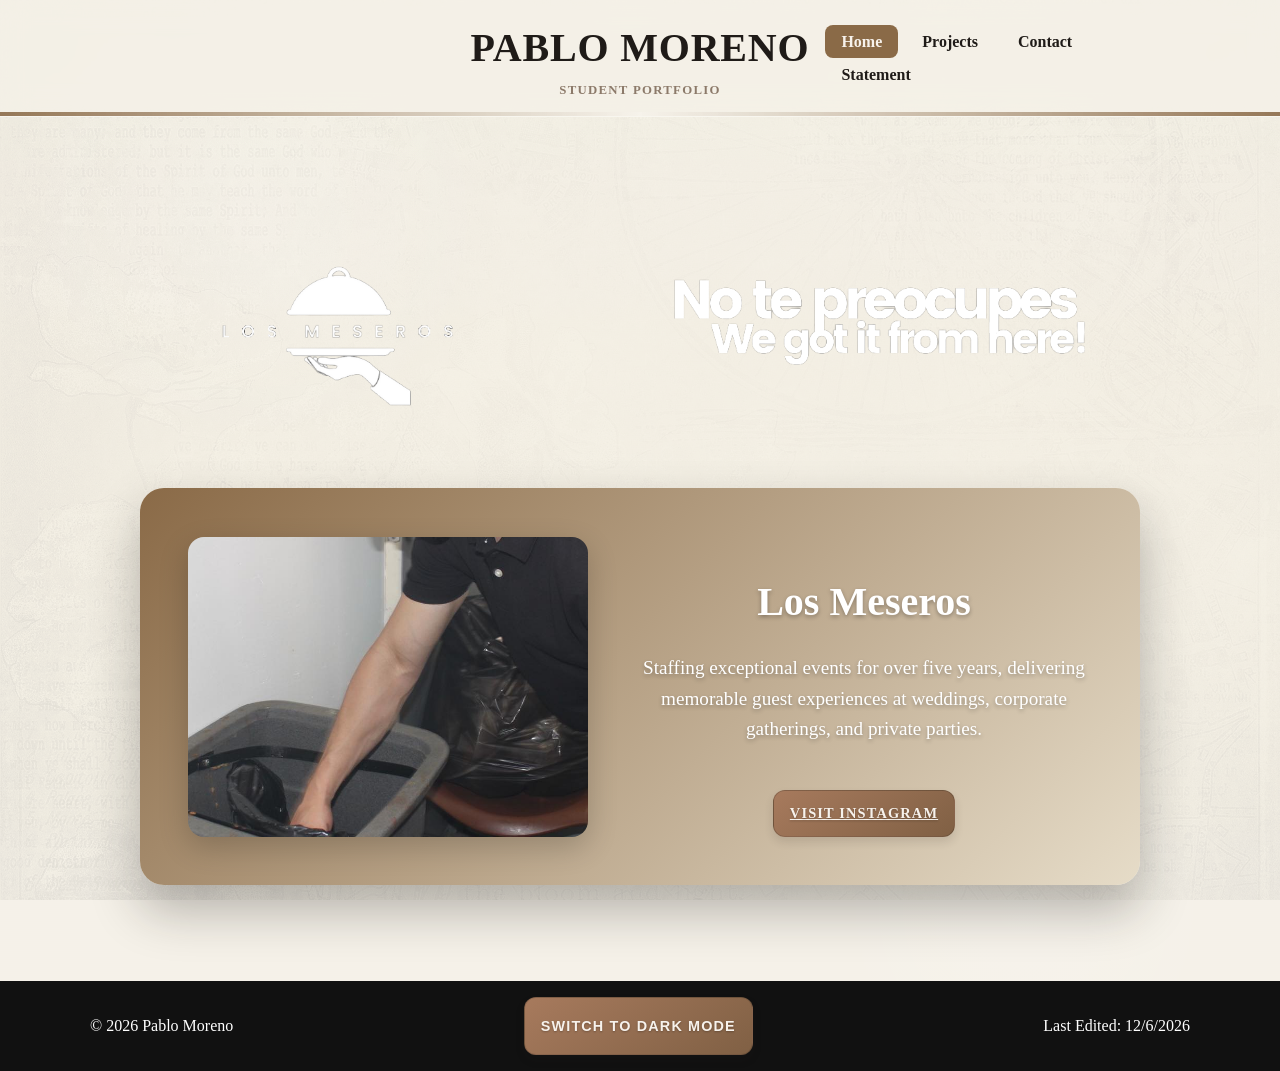
==== commit 12bd04f5: "Refactor code structure for improved readability and maintainability" ====
--- a/index.html
+++ b/index.html
@@ -26,10 +26,20 @@
 
   <main>
     <section class="los-meseros-hero container">
-      <h1 class="hero-title">Los Meseros</h1>
+      <img src="images/lomesslogan.png" alt="Los Meseros Slogan" class="slogan-image">
       <div class="los-meseros-box">
         <div class="slideshow">
-          <img src="images/project2.jpg" alt="Los Meseros Event" class="slide active">
+          <img src="images/lomes/lomes10.png" alt="Los Meseros Event" class="slide active">
+          <img src="images/lomes/lomes11.png" alt="Los Meseros Event" class="slide">
+          <img src="images/lomes/lomes3.jpg" alt="Los Meseros Event" class="slide">
+          <img src="images/lomes/lomes4.jpg" alt="Los Meseros Event" class="slide">
+          <img src="images/lomes/lomes5.jpg" alt="Los Meseros Event" class="slide">
+          <img src="images/lomes/lomes6.jpg" alt="Los Meseros Event" class="slide">
+          <img src="images/lomes/lomes7.jpg" alt="Los Meseros Event" class="slide">
+          <img src="images/lomes/lomes8.jpg" alt="Los Meseros Event" class="slide">
+          <img src="images/lomes/lomes9.png" alt="Los Meseros Event" class="slide">
+          <img src="images/lomes/losmes1.jpg" alt="Los Meseros Event" class="slide">
+          <img src="images/lomes/losmes2.jpg" alt="Los Meseros Event" class="slide">
         </div>
         <div class="meseros-info">
           <h2>Los Meseros</h2>
--- a/style.css
+++ b/style.css
@@ -591,12 +591,13 @@
   text-align: center;
 }
 
-.hero-title {
-  font-size: 3rem;
-  font-weight: 900;
-  color: var(--primary-color);
+.slogan-image {
+  max-width: 100%;
+  height: auto;
   margin-bottom: 2rem;
-  text-shadow: 0 2px 4px rgba(31, 27, 24, 0.2);
+  display: block;
+  margin-left: auto;
+  margin-right: auto;
 }
 
 .los-meseros-box {
@@ -703,8 +704,8 @@
     font-size: 1rem;
   }
 
-  .hero-title {
-    font-size: 2.5rem;
-  }
-}
-
+  .slogan-image {
+    max-width: 80%;
+  }
+}
+
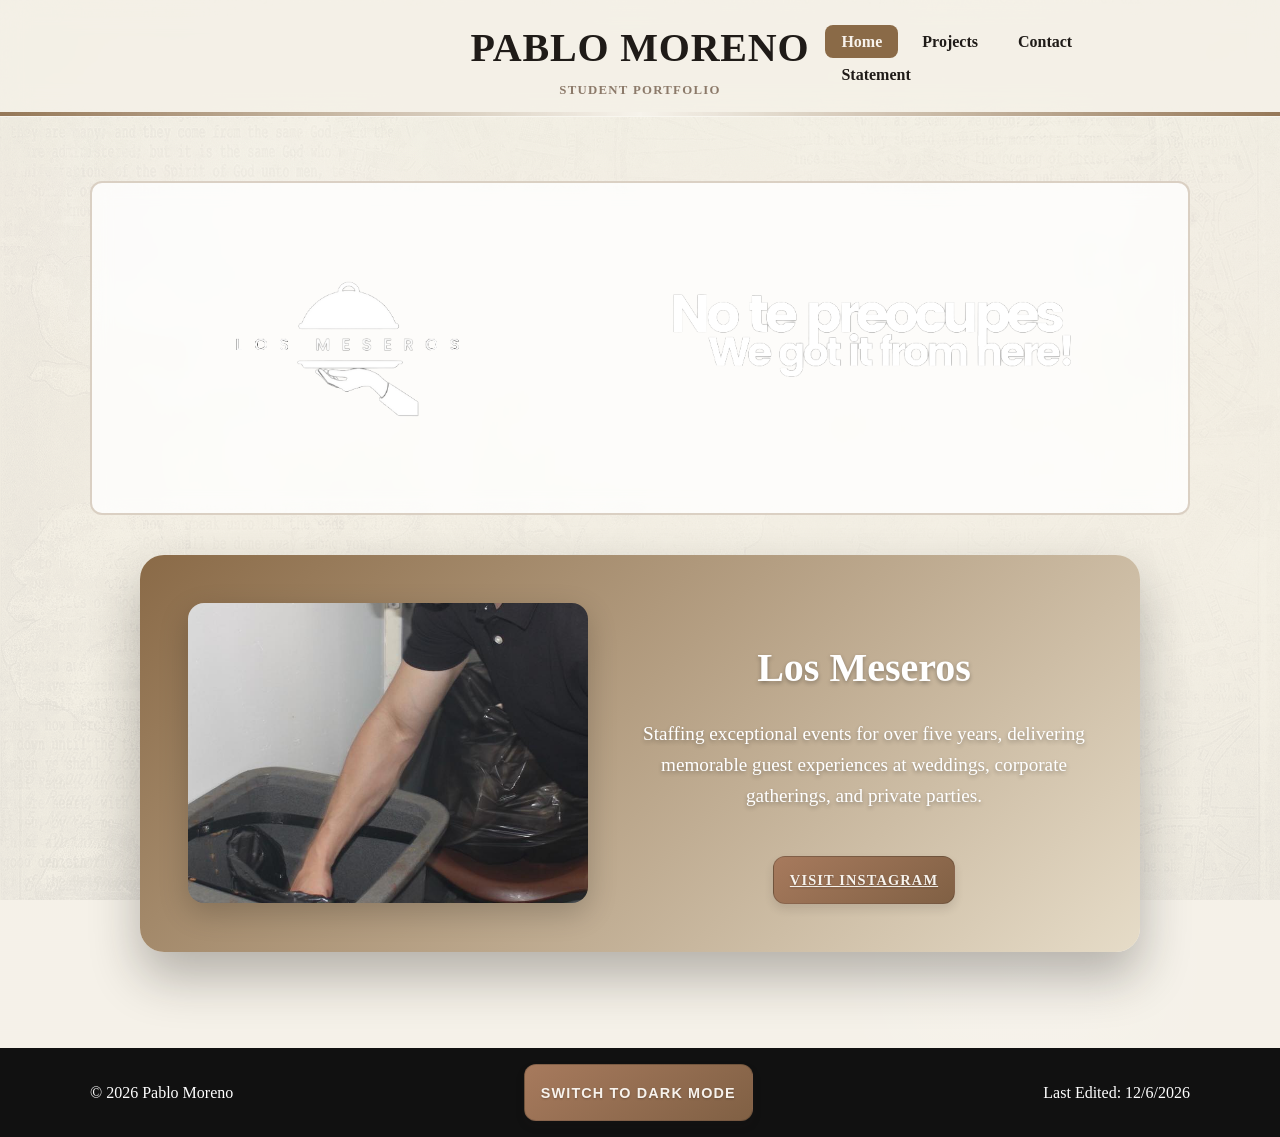
==== commit e7e275a9: "Add slogan container and style adjustments for improved presentation" ====
--- a/index.html
+++ b/index.html
@@ -26,7 +26,9 @@
 
   <main>
     <section class="los-meseros-hero container">
-      <img src="images/lomesslogan.png" alt="Los Meseros Slogan" class="slogan-image">
+      <div class="slogan-container">
+        <img src="images/lomesslogan.png" alt="Los Meseros Slogan" class="slogan-image">
+      </div>
       <div class="los-meseros-box">
         <div class="slideshow">
           <img src="images/lomes/lomes10.png" alt="Los Meseros Event" class="slide active">
@@ -44,7 +46,7 @@
         <div class="meseros-info">
           <h2>Los Meseros</h2>
           <p>Staffing exceptional events for over five years, delivering memorable guest experiences at weddings, corporate gatherings, and private parties.</p>
-          <a href="https://www.instagram.com/los_meseros/" class="button">Visit Instagram</a>
+          <a href="https://www.instagram.com/los_meseros?utm_source=ig_web_button_share_sheet&igsh=ZDNlZDc0MzIxNw==" class="button">Visit Instagram</a>
         </div>
       </div>
     </section>
--- a/style.css
+++ b/style.css
@@ -600,6 +600,16 @@
   margin-right: auto;
 }
 
+body:not(.dark-mode) .slogan-container {
+  background: rgba(255, 255, 255, 0.8);
+  backdrop-filter: blur(10px);
+  border: 2px solid rgba(138, 106, 71, 0.3);
+  border-radius: 12px;
+  padding: 1rem;
+  display: inline-block;
+  margin-bottom: 2rem;
+}
+
 .los-meseros-box {
   background: linear-gradient(135deg, var(--primary-color) 0%, var(--surface-color) 100%);
   border-radius: 24px;
@@ -707,5 +717,9 @@
   .slogan-image {
     max-width: 80%;
   }
-}
-
+
+  body:not(.dark-mode) .slogan-container {
+    padding: 0.5rem;
+  }
+}
+
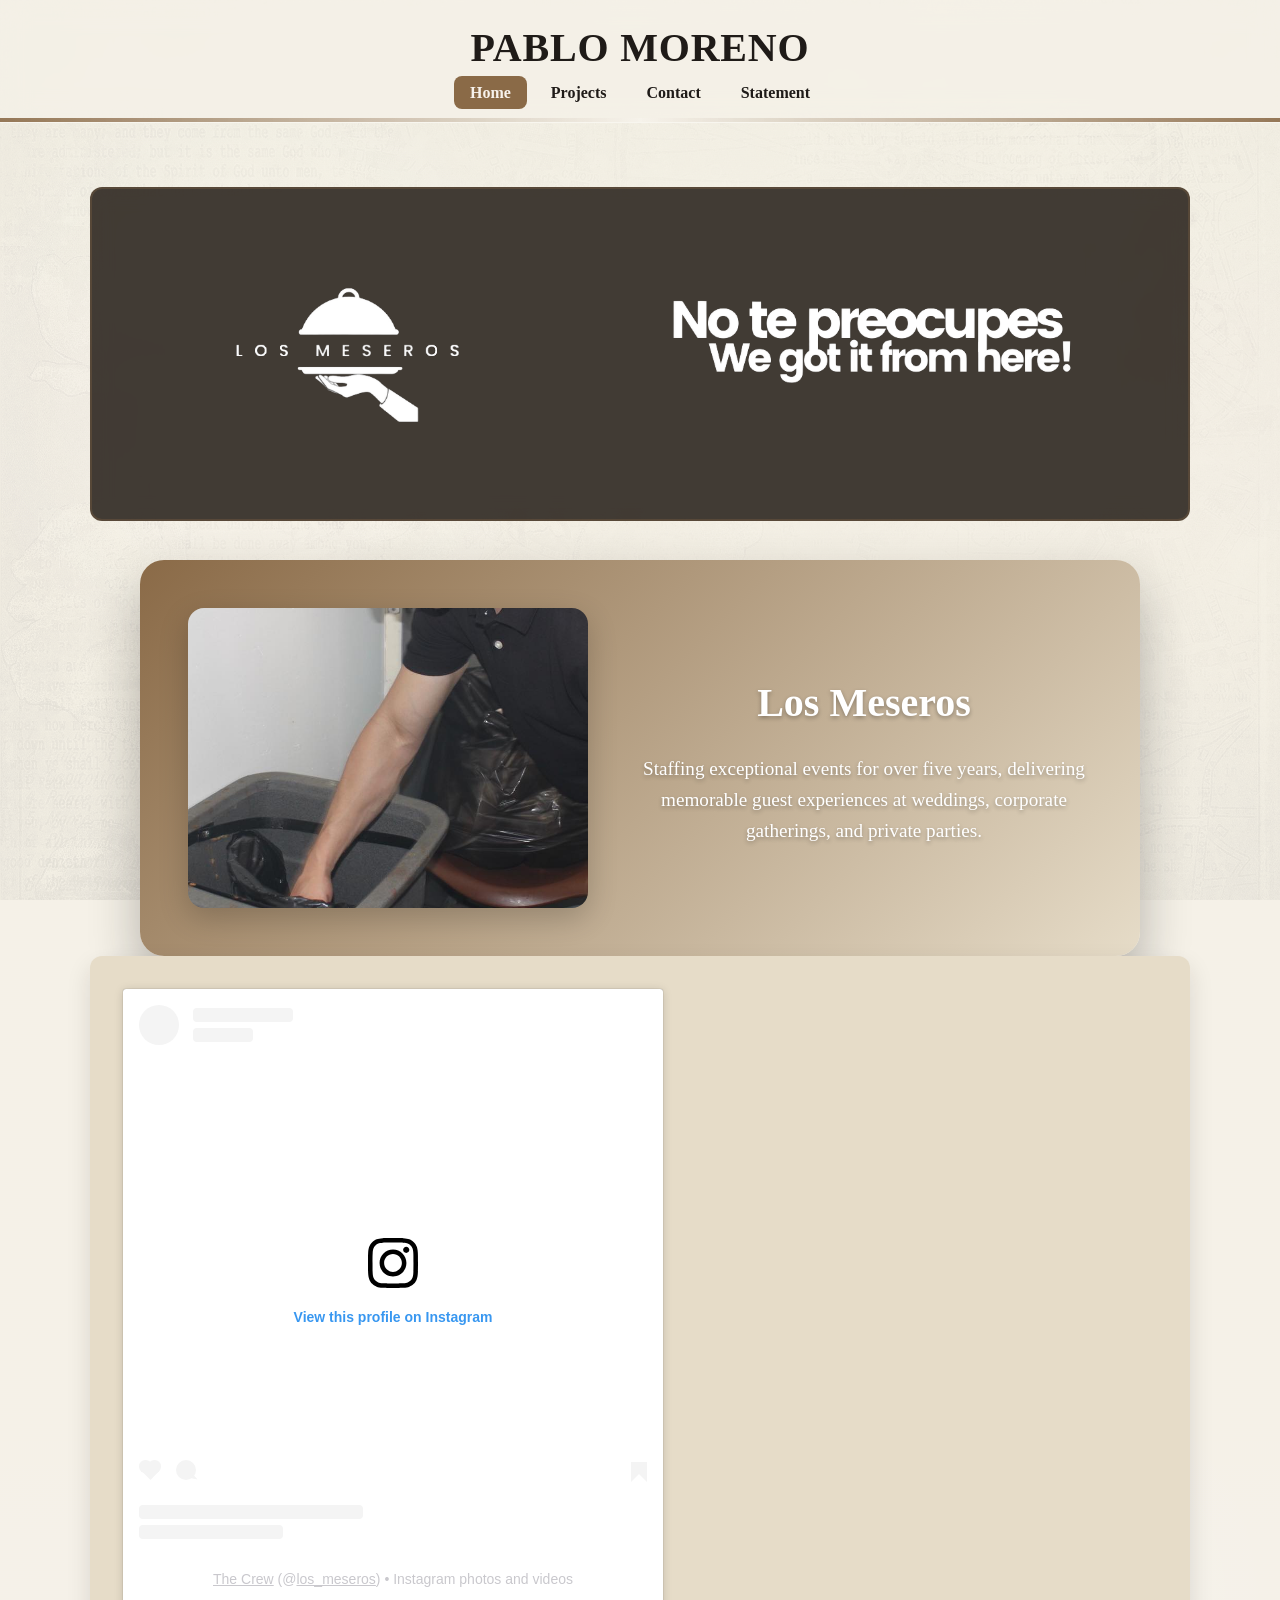
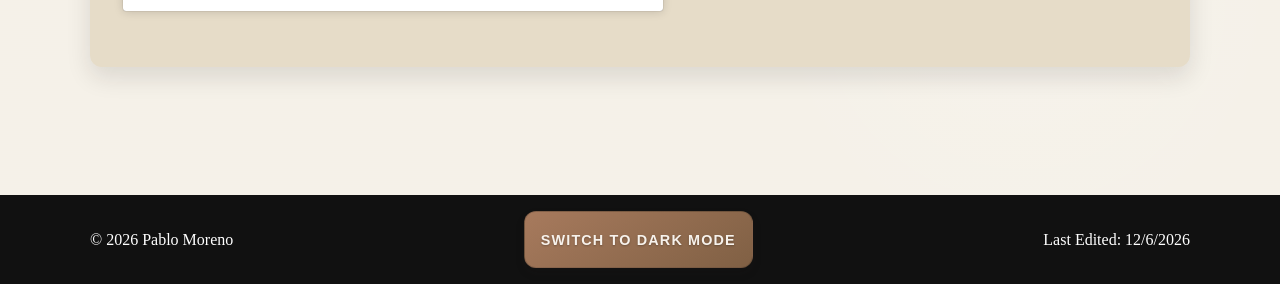
==== commit 92bad22d: "Refactor navigation structure and improve styling for consistency across pages" ====
--- a/index.html
+++ b/index.html
@@ -4,6 +4,8 @@
   <meta charset="UTF-8">
   <meta name="viewport" content="width=device-width, initial-scale=1.0">
   <title>Pablo Moreno | Home</title>
+  <link rel="preconnect" href="https://www.instagram.com" crossorigin>
+  <link rel="preload" href="https://www.instagram.com/embed.js" as="script">
   <link rel="stylesheet" href="style.css">
 </head>
 <body>
@@ -12,14 +14,13 @@
   <nav class="container nav">
     <div class="branding">
       <h1 class="logo">Pablo Moreno</h1>
-      <p class="subtitle">Student Portfolio</p>
+      <ul class="nav-links">
+        <li><a href="index.html">Home</a></li>
+        <li><a href="projects.html">Projects</a></li>
+        <li><a href="contact.html">Contact</a></li>
+        <li><a href="statement.html">Statement</a></li>
+      </ul>
     </div>
-    <ul class="nav-links">
-      <li><a href="index.html">Home</a></li>
-      <li><a href="projects.html">Projects</a></li>
-      <li><a href="contact.html">Contact</a></li>
-      <li><a href="statement.html">Statement</a></li>
-    </ul>
   </nav>
 </header>
 
@@ -46,9 +47,14 @@
         <div class="meseros-info">
           <h2>Los Meseros</h2>
           <p>Staffing exceptional events for over five years, delivering memorable guest experiences at weddings, corporate gatherings, and private parties.</p>
-          <a href="https://www.instagram.com/los_meseros?utm_source=ig_web_button_share_sheet&igsh=ZDNlZDc0MzIxNw==" class="button">Visit Instagram</a>
         </div>
       </div>
+      <section class="instagram-section">
+        <div class="instagram-embed" aria-label="Instagram profile embed">
+          <blockquote class="instagram-media" data-instgrm-permalink="https://www.instagram.com/los_meseros/?utm_source=ig_embed&amp;utm_campaign=loading" data-instgrm-version="14" style=" background:#FFF; border:0; border-radius:3px; box-shadow:0 0 1px 0 rgba(0,0,0,0.5),0 1px 10px 0 rgba(0,0,0,0.15); margin: 1px; max-width:540px; min-width:326px; padding:0; width:99.375%; width:-webkit-calc(100% - 2px); width:calc(100% - 2px);"><div style="padding:16px;"> <a href="https://www.instagram.com/los_meseros/?utm_source=ig_embed&amp;utm_campaign=loading" style=" background:#FFFFFF; line-height:0; padding:0 0; text-align:center; text-decoration:none; width:100%;" target="_blank"> <div style=" display: flex; flex-direction: row; align-items: center;"> <div style="background-color: #F4F4F4; border-radius: 50%; flex-grow: 0; height: 40px; margin-right: 14px; width: 40px;"></div> <div style="display: flex; flex-direction: column; flex-grow: 1; justify-content: center;"> <div style=" background-color: #F4F4F4; border-radius: 4px; flex-grow: 0; height: 14px; margin-bottom: 6px; width: 100px;"></div> <div style=" background-color: #F4F4F4; border-radius: 4px; flex-grow: 0; height: 14px; width: 60px;"></div></div></div><div style="padding: 19% 0;"></div> <div style="display:block; height:50px; margin:0 auto 12px; width:50px;"><svg width="50px" height="50px" viewBox="0 0 60 60" version="1.1" xmlns="https://www.w3.org/2000/svg" xmlns:xlink="https://www.w3.org/1999/xlink"><g stroke="none" stroke-width="1" fill="none" fill-rule="evenodd"><g transform="translate(-511.000000, -20.000000)" fill="#000000"><g><path d="M556.869,30.41 C554.814,30.41 553.148,32.076 553.148,34.131 C553.148,36.186 554.814,37.852 556.869,37.852 C558.924,37.852 560.59,36.186 560.59,34.131 C560.59,32.076 558.924,30.41 556.869,30.41 M541,60.657 C535.114,60.657 530.342,55.887 530.342,50 C530.342,44.114 535.114,39.342 541,39.342 C546.887,39.342 551.658,44.114 551.658,50 C551.658,55.887 546.887,60.657 541,60.657 M541,33.886 C532.1,33.886 524.886,41.1 524.886,50 C524.886,58.899 532.1,66.113 541,66.113 C549.9,66.113 557.115,58.899 557.115,50 C557.115,41.1 549.9,33.886 541,33.886 M565.378,62.101 C565.244,65.022 564.756,66.606 564.346,67.663 C563.803,69.06 563.154,70.057 562.106,71.106 C561.058,72.155 560.06,72.803 558.662,73.347 C557.607,73.757 556.021,74.244 553.102,74.378 C549.944,74.521 548.997,74.552 541,74.552 C533.003,74.552 532.056,74.521 528.898,74.378 C525.979,74.244 524.393,73.757 523.338,73.347 C521.94,72.803 520.942,72.155 519.894,71.106 C518.846,70.057 518.197,69.06 517.654,67.663 C517.244,66.606 516.755,65.022 516.623,62.101 C516.479,58.943 516.448,57.996 516.448,50 C516.448,42.003 516.479,41.056 516.623,37.899 C516.755,34.978 517.244,33.391 517.654,32.338 C518.197,30.938 518.846,29.942 519.894,28.894 C520.942,27.846 521.94,27.196 523.338,26.654 C524.393,26.244 525.979,25.756 528.898,25.623 C532.057,25.479 533.004,25.448 541,25.448 C548.997,25.448 549.943,25.479 553.102,25.623 C556.021,25.756 557.607,26.244 558.662,26.654 C560.06,27.196 561.058,27.846 562.106,28.894 C563.154,29.942 563.803,30.938 564.346,32.338 C564.756,33.391 565.244,34.978 565.378,37.899 C565.522,41.056 565.552,42.003 565.552,50 C565.552,57.996 565.522,58.943 565.378,62.101 M570.82,37.631 C570.674,34.438 570.167,32.258 569.425,30.349 C568.659,28.377 567.633,26.702 565.965,25.035 C564.297,23.368 562.623,22.342 560.652,21.575 C558.743,20.834 556.562,20.326 553.369,20.18 C550.169,20.033 549.148,20 541,20 C532.853,20 531.831,20.033 528.631,20.18 C525.438,20.326 523.257,20.834 521.349,21.575 C519.376,22.342 517.703,23.368 516.035,25.035 C514.368,26.702 513.342,28.377 512.574,30.349 C511.834,32.258 511.326,34.438 511.181,37.631 C511.035,40.831 511,41.851 511,50 C511,58.147 511.035,59.17 511.181,62.369 C511.326,65.562 511.834,67.743 512.574,69.651 C513.342,71.625 514.368,73.296 516.035,74.965 C517.703,76.634 519.376,77.658 521.349,78.425 C523.257,79.167 525.438,79.673 528.631,79.82 C531.831,79.965 532.853,80.001 541,80.001 C549.148,80.001 550.169,79.965 553.369,79.82 C556.562,79.673 558.743,79.167 560.652,78.425 C562.623,77.658 564.297,76.634 565.965,74.965 C567.633,73.296 568.659,71.625 569.425,69.651 C570.167,67.743 570.674,65.562 570.82,62.369 C570.966,59.17 571,58.147 571,50 C571,41.851 570.966,40.831 570.82,37.631"></path></g></g></g></svg></div><div style="padding-top: 8px;"> <div style=" color:#3897f0; font-family:Arial,sans-serif; font-size:14px; font-style:normal; font-weight:550; line-height:18px;">View this profile on Instagram</div></div><div style="padding: 12.5% 0;"></div> <div style="display: flex; flex-direction: row; margin-bottom: 14px; align-items: center;"><div> <div style="background-color: #F4F4F4; border-radius: 50%; height: 12.5px; width: 12.5px; transform: translateX(0px) translateY(7px);"></div> <div style="background-color: #F4F4F4; height: 12.5px; transform: rotate(-45deg) translateX(3px) translateY(1px); width: 12.5px; flex-grow: 0; margin-right: 14px; margin-left: 2px;"></div> <div style="background-color: #F4F4F4; border-radius: 50%; height: 12.5px; width: 12.5px; transform: translateX(9px) translateY(-18px);"></div></div><div style="margin-left: 8px;"> <div style=" background-color: #F4F4F4; border-radius: 50%; flex-grow: 0; height: 20px; width: 20px;"></div> <div style=" width: 0; height: 0; border-top: 2px solid transparent; border-left: 6px solid #f4f4f4; border-bottom: 2px solid transparent; transform: translateX(16px) translateY(-4px) rotate(30deg)"></div></div><div style="margin-left: auto;"> <div style=" width: 0px; border-top: 8px solid #F4F4F4; border-right: 8px solid transparent; transform: translateY(16px);"></div> <div style=" background-color: #F4F4F4; flex-grow: 0; height: 12px; width: 16px; transform: translateY(-4px);"></div> <div style=" width: 0; height: 0; border-top: 8px solid #F4F4F4; border-left: 8px solid transparent; transform: translateY(-4px) translateX(8px);"></div></div></div> <div style="display: flex; flex-direction: column; flex-grow: 1; justify-content: center; margin-bottom: 24px;"> <div style=" background-color: #F4F4F4; border-radius: 4px; flex-grow: 0; height: 14px; margin-bottom: 6px; width: 224px;"></div> <div style=" background-color: #F4F4F4; border-radius: 4px; flex-grow: 0; height: 14px; width: 144px;"></div></div></a><p style=" color:#c9c8cd; font-family:Arial,sans-serif; font-size:14px; line-height:17px; margin-bottom:0; margin-top:8px; overflow:hidden; padding:8px 0 7px; text-align:center; text-overflow:ellipsis; white-space:nowrap;"><a href="https://www.instagram.com/los_meseros/?utm_source=ig_embed&amp;utm_campaign=loading" style=" color:#c9c8cd; font-family:Arial,sans-serif; font-size:14px; font-style:normal; font-weight:normal; line-height:17px;" target="_blank">The Crew</a> (@<a href="https://www.instagram.com/los_meseros/?utm_source=ig_embed&amp;utm_campaign=loading" style=" color:#c9c8cd; font-family:Arial,sans-serif; font-size:14px; font-style:normal; font-weight:normal; line-height:17px;" target="_blank">los_meseros</a>) • Instagram photos and videos</p></div></blockquote>
+          <script async src="//www.instagram.com/embed.js"></script>
+        </div>
+      </section>
     </section>
   </main>
 
--- a/style.css
+++ b/style.css
@@ -112,15 +112,16 @@
 }
 
 .nav {
-  display: grid;
-  grid-template-columns: 1fr auto 1fr;
+  display: flex;
+  justify-content: center;
   align-items: center;
-  gap: 1rem;
   padding: 1rem 0;
 }
 
 .branding {
-  grid-column: 2;
+  display: flex;
+  flex-direction: column;
+  align-items: center;
   text-align: center;
 }
 
@@ -601,7 +602,7 @@
 }
 
 body:not(.dark-mode) .slogan-container {
-  background: rgba(255, 255, 255, 0.8);
+  background: rgba(46, 39, 33, 0.9);
   backdrop-filter: blur(10px);
   border: 2px solid rgba(138, 106, 71, 0.3);
   border-radius: 12px;
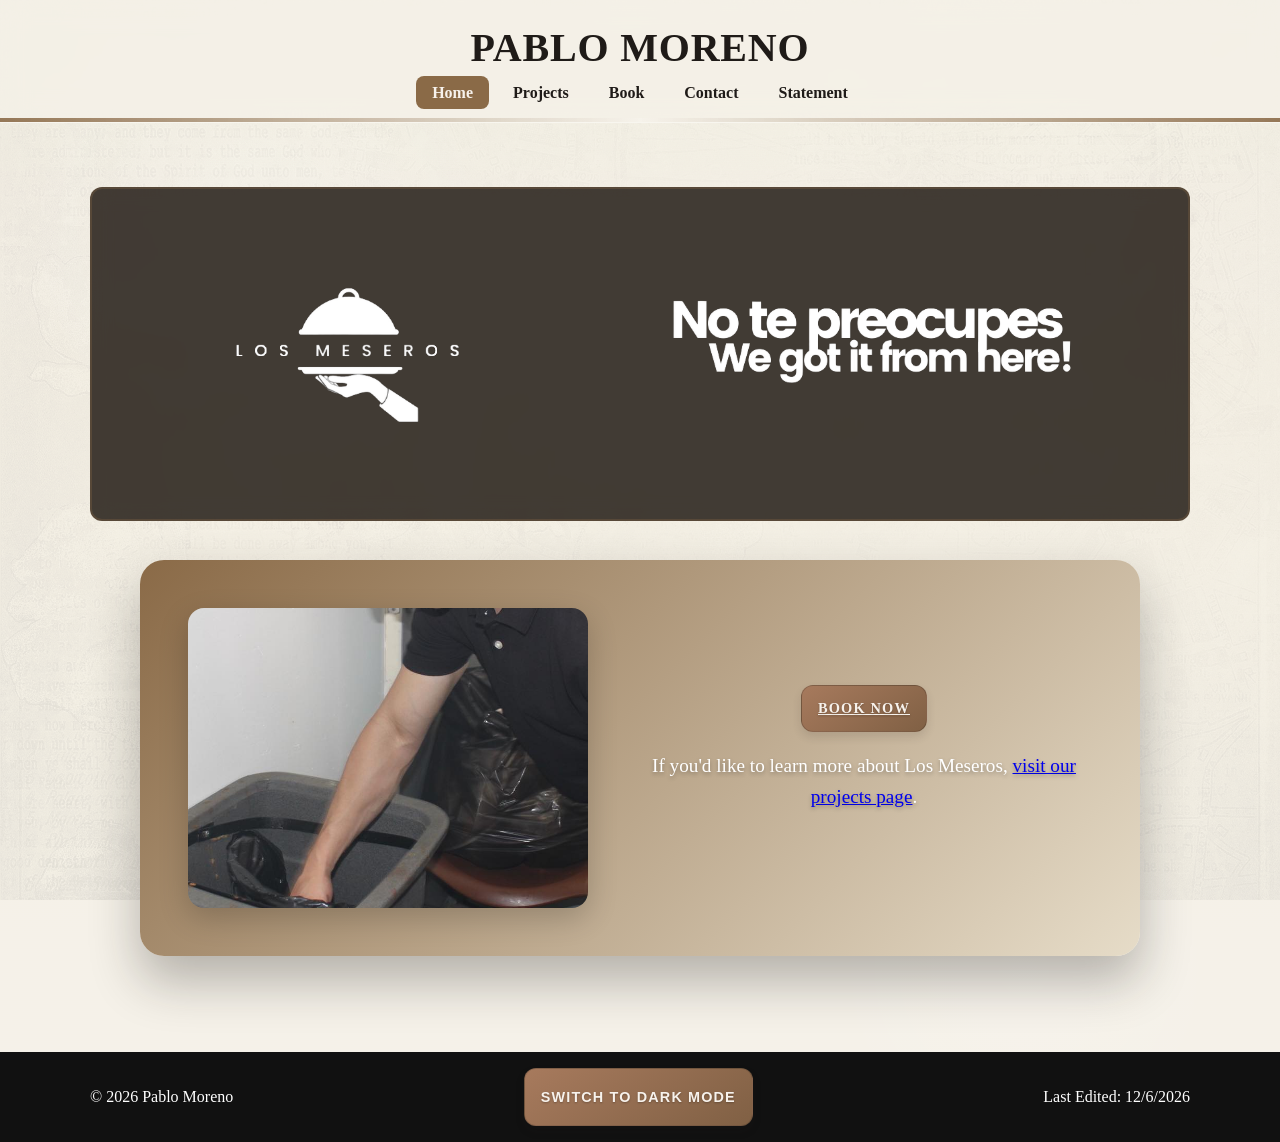
==== commit 2f7e8b35: "Add 'Book' page and update navigation links across multiple pages" ====
--- a/index.html
+++ b/index.html
@@ -4,8 +4,6 @@
   <meta charset="UTF-8">
   <meta name="viewport" content="width=device-width, initial-scale=1.0">
   <title>Pablo Moreno | Home</title>
-  <link rel="preconnect" href="https://www.instagram.com" crossorigin>
-  <link rel="preload" href="https://www.instagram.com/embed.js" as="script">
   <link rel="stylesheet" href="style.css">
 </head>
 <body>
@@ -17,6 +15,7 @@
       <ul class="nav-links">
         <li><a href="index.html">Home</a></li>
         <li><a href="projects.html">Projects</a></li>
+        <li><a href="book.html">Book</a></li>
         <li><a href="contact.html">Contact</a></li>
         <li><a href="statement.html">Statement</a></li>
       </ul>
@@ -45,16 +44,10 @@
           <img src="images/lomes/losmes2.jpg" alt="Los Meseros Event" class="slide">
         </div>
         <div class="meseros-info">
-          <h2>Los Meseros</h2>
-          <p>Staffing exceptional events for over five years, delivering memorable guest experiences at weddings, corporate gatherings, and private parties.</p>
+          <a href="book.html" class="button">Book Now</a>
+          <p>If you'd like to learn more about Los Meseros, <a href="projects.html">visit our projects page</a>.</p>
         </div>
       </div>
-      <section class="instagram-section">
-        <div class="instagram-embed" aria-label="Instagram profile embed">
-          <blockquote class="instagram-media" data-instgrm-permalink="https://www.instagram.com/los_meseros/?utm_source=ig_embed&amp;utm_campaign=loading" data-instgrm-version="14" style=" background:#FFF; border:0; border-radius:3px; box-shadow:0 0 1px 0 rgba(0,0,0,0.5),0 1px 10px 0 rgba(0,0,0,0.15); margin: 1px; max-width:540px; min-width:326px; padding:0; width:99.375%; width:-webkit-calc(100% - 2px); width:calc(100% - 2px);"><div style="padding:16px;"> <a href="https://www.instagram.com/los_meseros/?utm_source=ig_embed&amp;utm_campaign=loading" style=" background:#FFFFFF; line-height:0; padding:0 0; text-align:center; text-decoration:none; width:100%;" target="_blank"> <div style=" display: flex; flex-direction: row; align-items: center;"> <div style="background-color: #F4F4F4; border-radius: 50%; flex-grow: 0; height: 40px; margin-right: 14px; width: 40px;"></div> <div style="display: flex; flex-direction: column; flex-grow: 1; justify-content: center;"> <div style=" background-color: #F4F4F4; border-radius: 4px; flex-grow: 0; height: 14px; margin-bottom: 6px; width: 100px;"></div> <div style=" background-color: #F4F4F4; border-radius: 4px; flex-grow: 0; height: 14px; width: 60px;"></div></div></div><div style="padding: 19% 0;"></div> <div style="display:block; height:50px; margin:0 auto 12px; width:50px;"><svg width="50px" height="50px" viewBox="0 0 60 60" version="1.1" xmlns="https://www.w3.org/2000/svg" xmlns:xlink="https://www.w3.org/1999/xlink"><g stroke="none" stroke-width="1" fill="none" fill-rule="evenodd"><g transform="translate(-511.000000, -20.000000)" fill="#000000"><g><path d="M556.869,30.41 C554.814,30.41 553.148,32.076 553.148,34.131 C553.148,36.186 554.814,37.852 556.869,37.852 C558.924,37.852 560.59,36.186 560.59,34.131 C560.59,32.076 558.924,30.41 556.869,30.41 M541,60.657 C535.114,60.657 530.342,55.887 530.342,50 C530.342,44.114 535.114,39.342 541,39.342 C546.887,39.342 551.658,44.114 551.658,50 C551.658,55.887 546.887,60.657 541,60.657 M541,33.886 C532.1,33.886 524.886,41.1 524.886,50 C524.886,58.899 532.1,66.113 541,66.113 C549.9,66.113 557.115,58.899 557.115,50 C557.115,41.1 549.9,33.886 541,33.886 M565.378,62.101 C565.244,65.022 564.756,66.606 564.346,67.663 C563.803,69.06 563.154,70.057 562.106,71.106 C561.058,72.155 560.06,72.803 558.662,73.347 C557.607,73.757 556.021,74.244 553.102,74.378 C549.944,74.521 548.997,74.552 541,74.552 C533.003,74.552 532.056,74.521 528.898,74.378 C525.979,74.244 524.393,73.757 523.338,73.347 C521.94,72.803 520.942,72.155 519.894,71.106 C518.846,70.057 518.197,69.06 517.654,67.663 C517.244,66.606 516.755,65.022 516.623,62.101 C516.479,58.943 516.448,57.996 516.448,50 C516.448,42.003 516.479,41.056 516.623,37.899 C516.755,34.978 517.244,33.391 517.654,32.338 C518.197,30.938 518.846,29.942 519.894,28.894 C520.942,27.846 521.94,27.196 523.338,26.654 C524.393,26.244 525.979,25.756 528.898,25.623 C532.057,25.479 533.004,25.448 541,25.448 C548.997,25.448 549.943,25.479 553.102,25.623 C556.021,25.756 557.607,26.244 558.662,26.654 C560.06,27.196 561.058,27.846 562.106,28.894 C563.154,29.942 563.803,30.938 564.346,32.338 C564.756,33.391 565.244,34.978 565.378,37.899 C565.522,41.056 565.552,42.003 565.552,50 C565.552,57.996 565.522,58.943 565.378,62.101 M570.82,37.631 C570.674,34.438 570.167,32.258 569.425,30.349 C568.659,28.377 567.633,26.702 565.965,25.035 C564.297,23.368 562.623,22.342 560.652,21.575 C558.743,20.834 556.562,20.326 553.369,20.18 C550.169,20.033 549.148,20 541,20 C532.853,20 531.831,20.033 528.631,20.18 C525.438,20.326 523.257,20.834 521.349,21.575 C519.376,22.342 517.703,23.368 516.035,25.035 C514.368,26.702 513.342,28.377 512.574,30.349 C511.834,32.258 511.326,34.438 511.181,37.631 C511.035,40.831 511,41.851 511,50 C511,58.147 511.035,59.17 511.181,62.369 C511.326,65.562 511.834,67.743 512.574,69.651 C513.342,71.625 514.368,73.296 516.035,74.965 C517.703,76.634 519.376,77.658 521.349,78.425 C523.257,79.167 525.438,79.673 528.631,79.82 C531.831,79.965 532.853,80.001 541,80.001 C549.148,80.001 550.169,79.965 553.369,79.82 C556.562,79.673 558.743,79.167 560.652,78.425 C562.623,77.658 564.297,76.634 565.965,74.965 C567.633,73.296 568.659,71.625 569.425,69.651 C570.167,67.743 570.674,65.562 570.82,62.369 C570.966,59.17 571,58.147 571,50 C571,41.851 570.966,40.831 570.82,37.631"></path></g></g></g></svg></div><div style="padding-top: 8px;"> <div style=" color:#3897f0; font-family:Arial,sans-serif; font-size:14px; font-style:normal; font-weight:550; line-height:18px;">View this profile on Instagram</div></div><div style="padding: 12.5% 0;"></div> <div style="display: flex; flex-direction: row; margin-bottom: 14px; align-items: center;"><div> <div style="background-color: #F4F4F4; border-radius: 50%; height: 12.5px; width: 12.5px; transform: translateX(0px) translateY(7px);"></div> <div style="background-color: #F4F4F4; height: 12.5px; transform: rotate(-45deg) translateX(3px) translateY(1px); width: 12.5px; flex-grow: 0; margin-right: 14px; margin-left: 2px;"></div> <div style="background-color: #F4F4F4; border-radius: 50%; height: 12.5px; width: 12.5px; transform: translateX(9px) translateY(-18px);"></div></div><div style="margin-left: 8px;"> <div style=" background-color: #F4F4F4; border-radius: 50%; flex-grow: 0; height: 20px; width: 20px;"></div> <div style=" width: 0; height: 0; border-top: 2px solid transparent; border-left: 6px solid #f4f4f4; border-bottom: 2px solid transparent; transform: translateX(16px) translateY(-4px) rotate(30deg)"></div></div><div style="margin-left: auto;"> <div style=" width: 0px; border-top: 8px solid #F4F4F4; border-right: 8px solid transparent; transform: translateY(16px);"></div> <div style=" background-color: #F4F4F4; flex-grow: 0; height: 12px; width: 16px; transform: translateY(-4px);"></div> <div style=" width: 0; height: 0; border-top: 8px solid #F4F4F4; border-left: 8px solid transparent; transform: translateY(-4px) translateX(8px);"></div></div></div> <div style="display: flex; flex-direction: column; flex-grow: 1; justify-content: center; margin-bottom: 24px;"> <div style=" background-color: #F4F4F4; border-radius: 4px; flex-grow: 0; height: 14px; margin-bottom: 6px; width: 224px;"></div> <div style=" background-color: #F4F4F4; border-radius: 4px; flex-grow: 0; height: 14px; width: 144px;"></div></div></a><p style=" color:#c9c8cd; font-family:Arial,sans-serif; font-size:14px; line-height:17px; margin-bottom:0; margin-top:8px; overflow:hidden; padding:8px 0 7px; text-align:center; text-overflow:ellipsis; white-space:nowrap;"><a href="https://www.instagram.com/los_meseros/?utm_source=ig_embed&amp;utm_campaign=loading" style=" color:#c9c8cd; font-family:Arial,sans-serif; font-size:14px; font-style:normal; font-weight:normal; line-height:17px;" target="_blank">The Crew</a> (@<a href="https://www.instagram.com/los_meseros/?utm_source=ig_embed&amp;utm_campaign=loading" style=" color:#c9c8cd; font-family:Arial,sans-serif; font-size:14px; font-style:normal; font-weight:normal; line-height:17px;" target="_blank">los_meseros</a>) • Instagram photos and videos</p></div></blockquote>
-          <script async src="//www.instagram.com/embed.js"></script>
-        </div>
-      </section>
     </section>
   </main>
 
